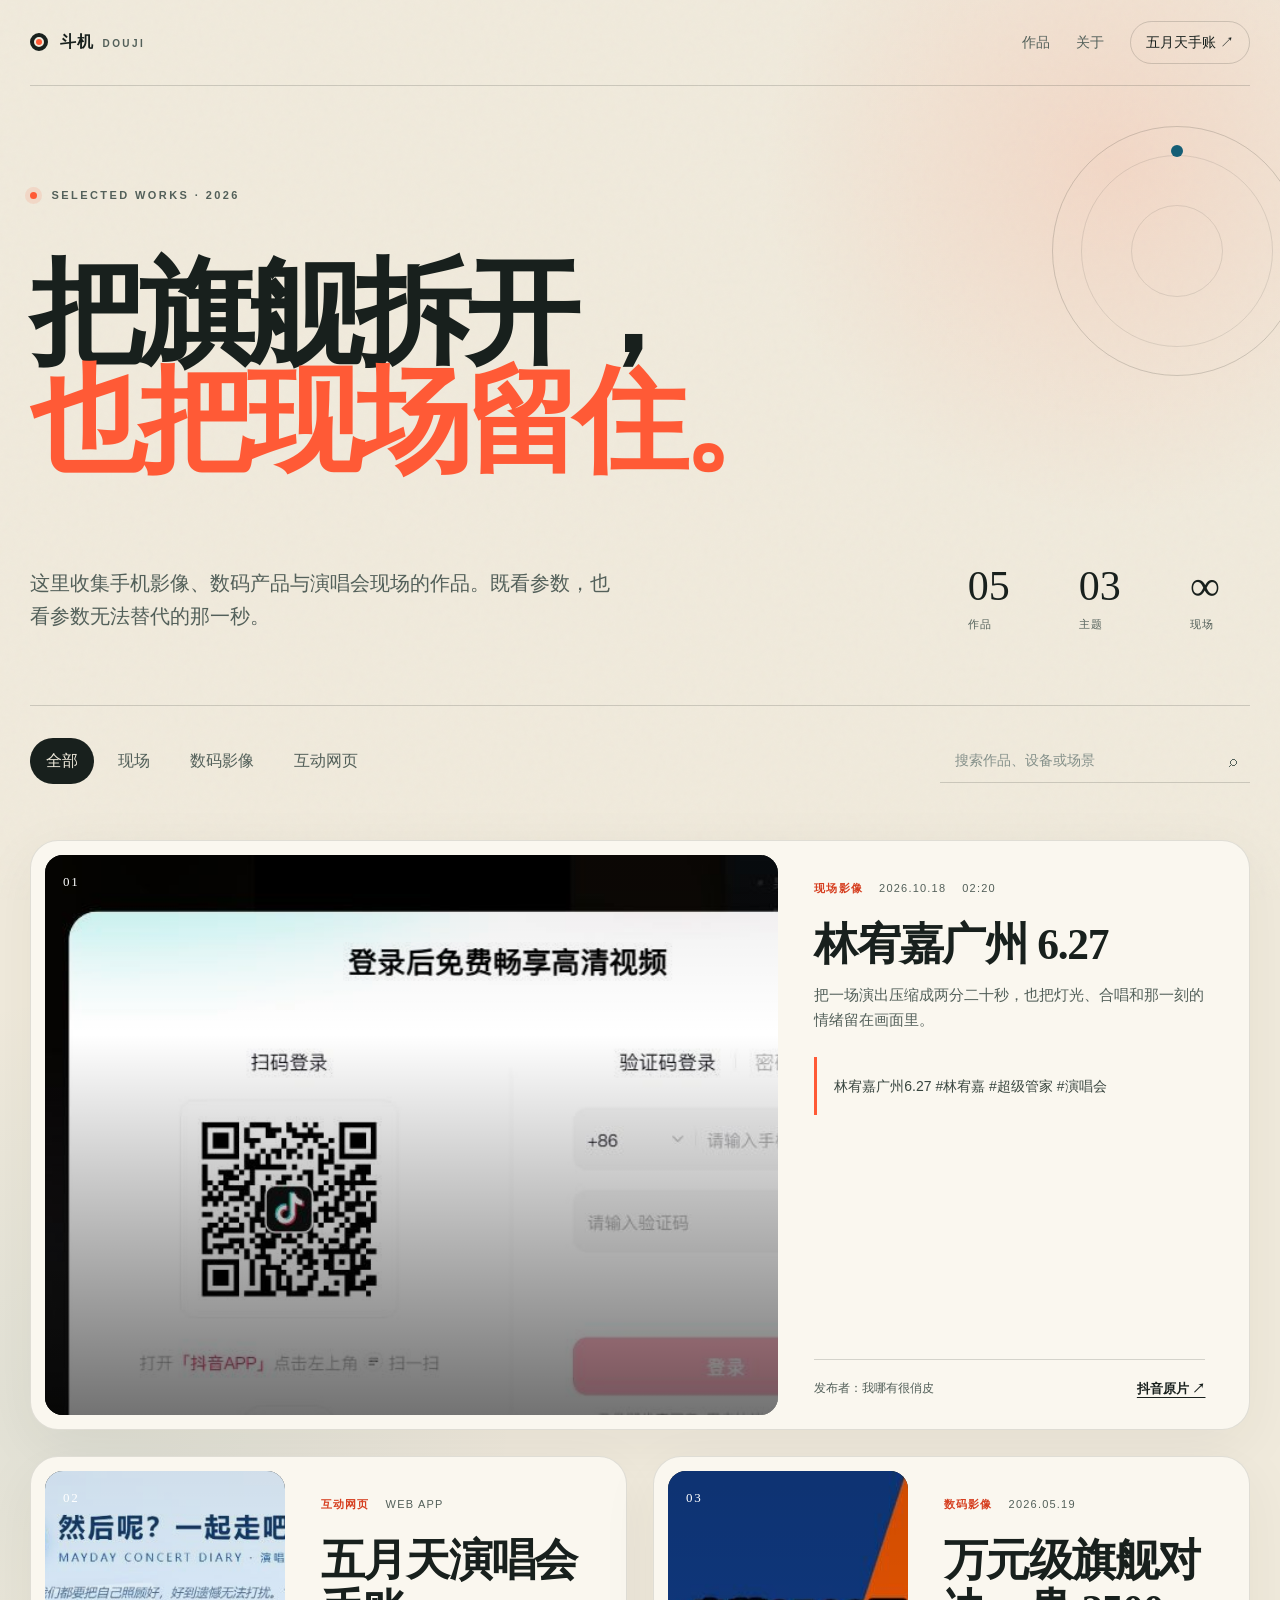
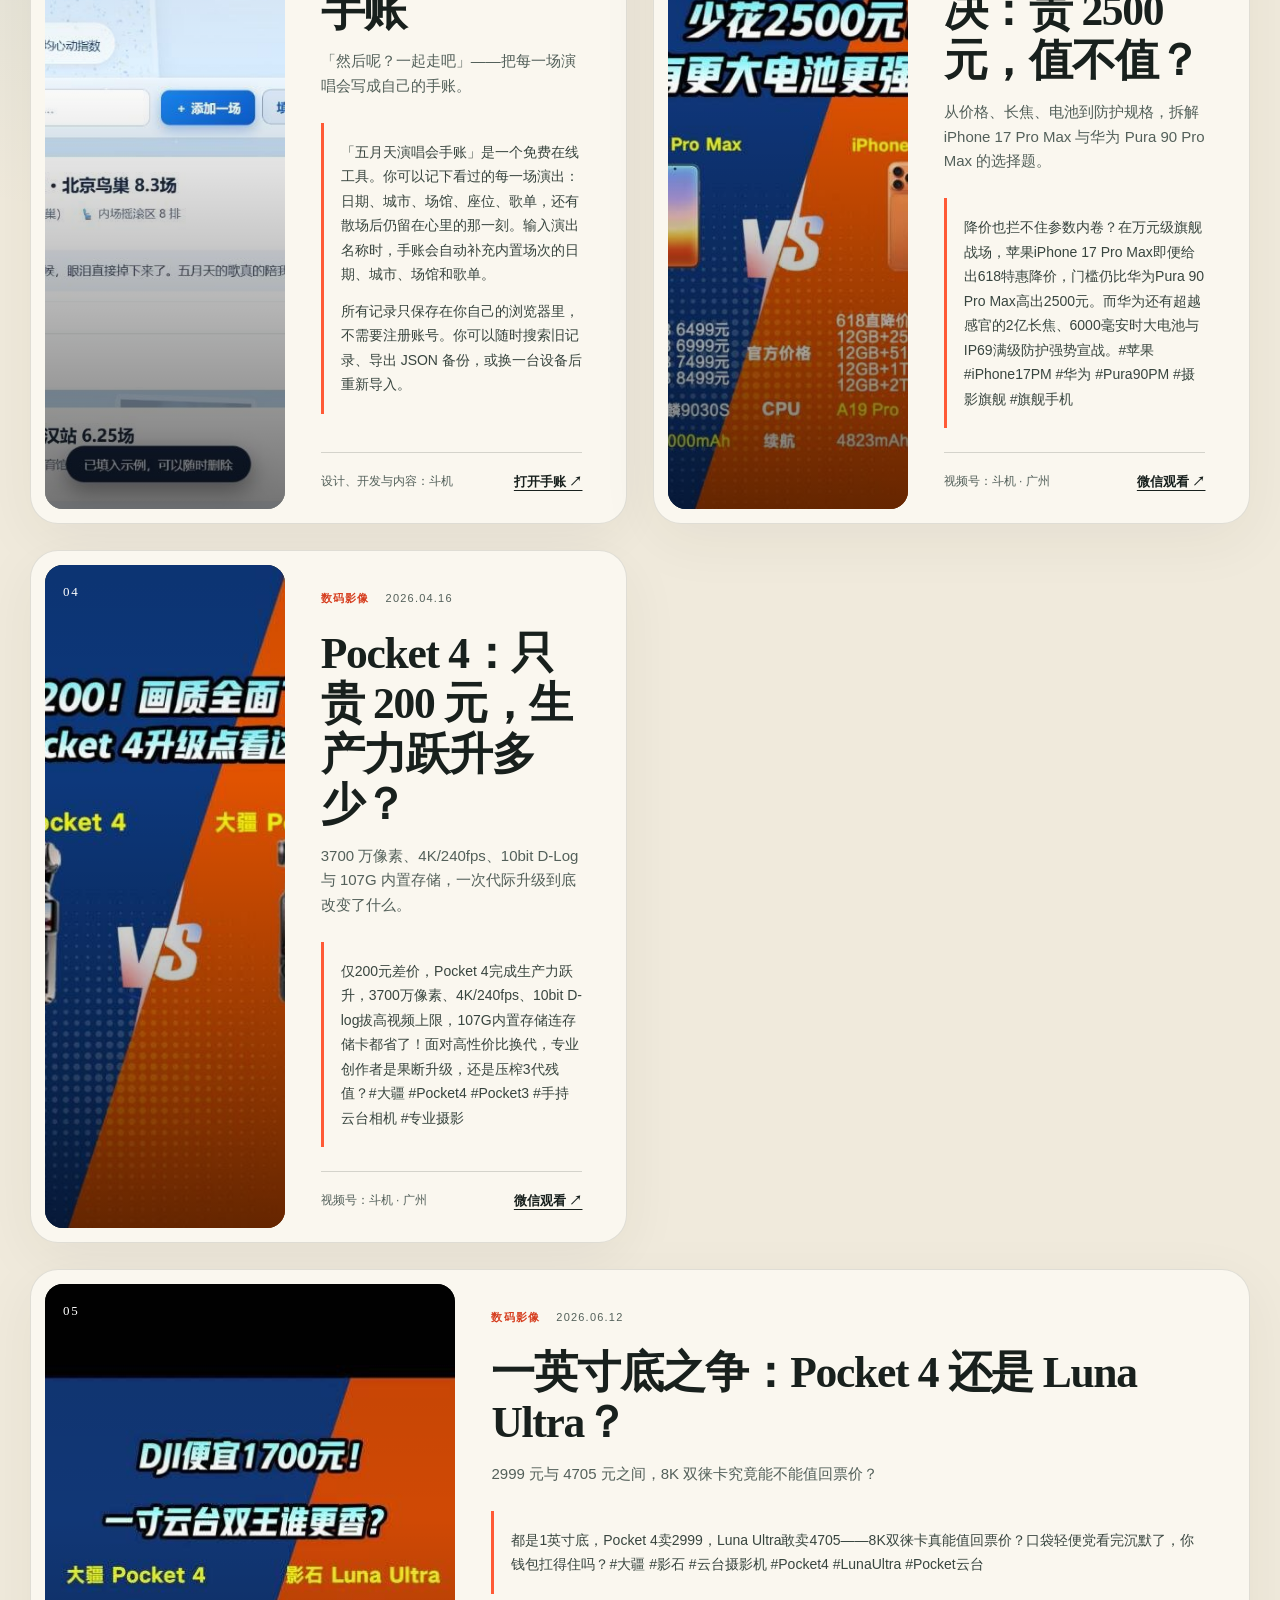
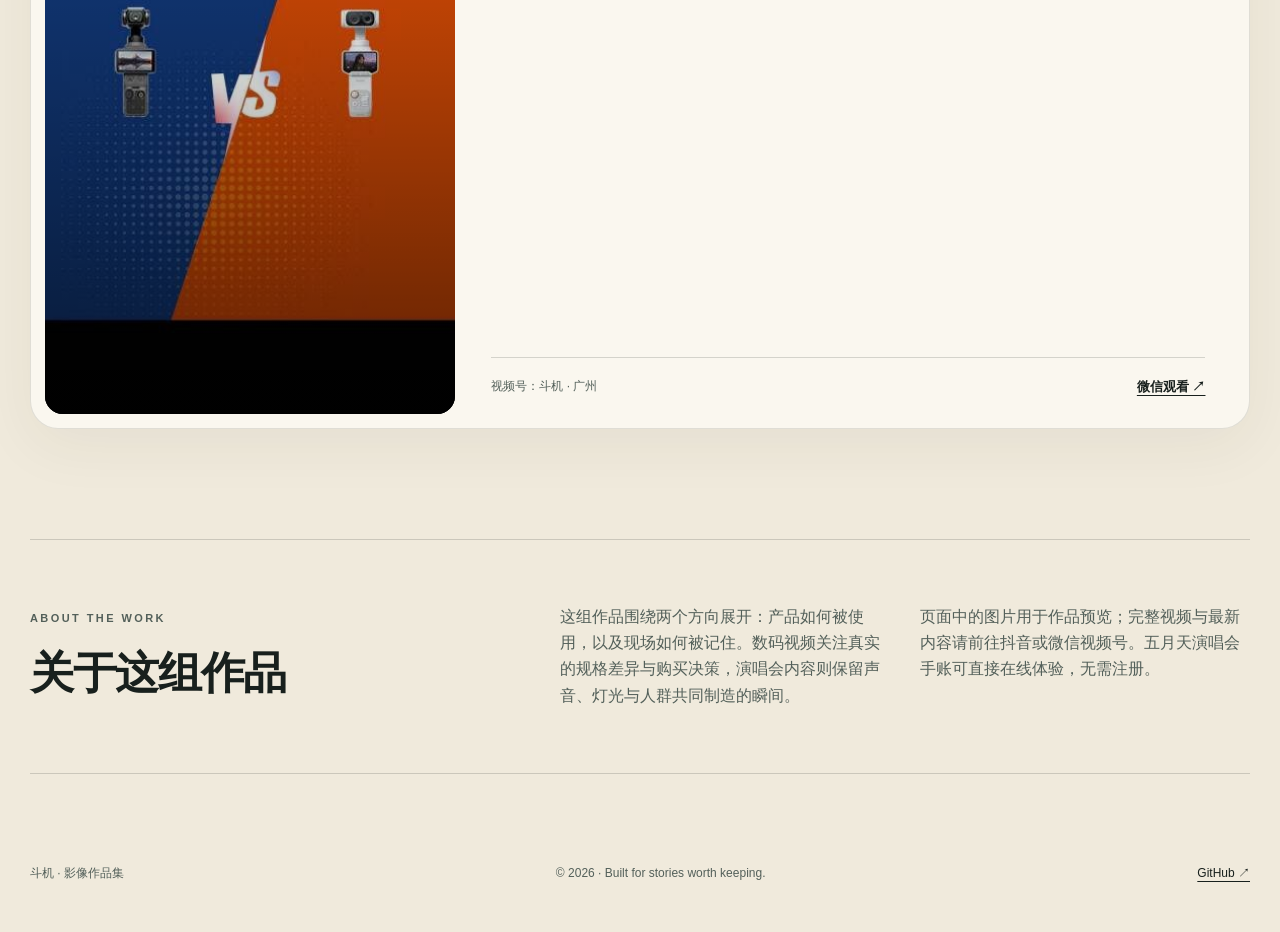
==== portfolio/index.html @ b2fabae9 "Add searchable multimedia portfolio" ====
<!doctype html>
<html lang="zh-CN">
<head>
  <meta charset="utf-8">
  <meta name="viewport" content="width=device-width, initial-scale=1">
  <title>斗机影像作品集｜手机影像、数码评测与演唱会现场</title>
  <meta name="description" content="斗机的影像作品集：林宥嘉演唱会现场、iPhone 与华为旗舰影像对比、DJI Pocket 4 上手体验、Pocket 4 与 Luna Ultra 对比，以及五月天演唱会手账网页。">
  <meta name="keywords" content="斗机,影像作品集,手机影像,数码评测,演唱会现场,林宥嘉,iPhone 17 Pro Max,华为Pura 90 Pro Max,大疆Pocket 4,DJI Pocket 4,Luna Ultra,五月天演唱会手账">
  <meta name="author" content="斗机">
  <meta name="robots" content="index, follow, max-image-preview:large, max-snippet:-1, max-video-preview:-1">
  <meta name="theme-color" content="#f0eadc">
  <link rel="canonical" href="https://m13480273756-dotcom.github.io/mayday-concert-diary/portfolio/">
  <link rel="icon" href="data:image/svg+xml,<svg xmlns='http://www.w3.org/2000/svg' viewBox='0 0 100 100'><rect width='100' height='100' rx='24' fill='%23151b19'/><circle cx='50' cy='50' r='24' fill='none' stroke='%23f0eadc' stroke-width='5'/><circle cx='50' cy='50' r='7' fill='%23ff5a36'/></svg>">
  <link rel="stylesheet" href="style.css">
  <meta property="og:type" content="website">
  <meta property="og:locale" content="zh_CN">
  <meta property="og:site_name" content="斗机影像作品集">
  <meta property="og:title" content="斗机影像作品集｜手机影像、数码评测与演唱会现场">
  <meta property="og:description" content="五件作品，连接产品体验与现场记忆。观看林宥嘉演唱会片段、旗舰影像对比、Pocket 4 上手与五月天演唱会手账。">
  <meta property="og:url" content="https://m13480273756-dotcom.github.io/mayday-concert-diary/portfolio/">
  <meta property="og:image" content="https://m13480273756-dotcom.github.io/mayday-concert-diary/assets/collage-stage.jpg">
  <meta property="og:image:alt" content="舞台灯光与演唱会氛围">
  <meta name="twitter:card" content="summary_large_image">
  <meta name="twitter:title" content="斗机影像作品集">
  <meta name="twitter:description" content="手机影像、数码评测、演唱会现场与互动网页作品。">
  <meta name="twitter:image" content="https://m13480273756-dotcom.github.io/mayday-concert-diary/assets/collage-stage.jpg">
  <script type="application/ld+json">
  {
    "@context": "https://schema.org",
    "@type": "CollectionPage",
    "name": "斗机影像作品集",
    "description": "手机影像、数码评测、演唱会现场与互动网页作品集。",
    "url": "https://m13480273756-dotcom.github.io/mayday-concert-diary/portfolio/",
    "inLanguage": "zh-CN",
    "dateModified": "2026-10-24",
    "author": {
      "@type": "Person",
      "name": "斗机",
      "url": "https://github.com/m13480273756-dotcom"
    },
    "hasPart": [
      {
        "@type": "CreativeWork",
        "name": "林宥嘉广州 6.27 演唱会现场",
        "description": "林宥嘉广州 6.27 演唱会现场片段。",
        "datePublished": "2026-10-18",
        "genre": "演唱会现场",
        "url": "https://www.douyin.com/video/7697913400990387494"
      },
      {
        "@type": "CreativeWork",
        "name": "万元级旗舰影像对比",
        "description": "iPhone 17 Pro Max 与华为 Pura 90 Pro Max 的旗舰参数与影像能力对比。",
        "datePublished": "2026-05-19",
        "url": "https://weixin.qq.com/sph/AqX2i7bVFv"
      },
      {
        "@type": "CreativeWork",
        "name": "DJI Pocket 4 生产力跃升",
        "description": "从 Pocket 3 到 Pocket 4 的影像规格、存储与生产力升级。",
        "datePublished": "2026-04-16",
        "url": "https://weixin.qq.com/sph/AA5T9LrX53"
      },
      {
        "@type": "CreativeWork",
        "name": "Pocket 4 与 Luna Ultra 一英寸底之争",
        "description": "两款一英寸云台相机的价格、画质与使用场景对比。",
        "datePublished": "2026-06-12",
        "url": "https://weixin.qq.com/sph/A2lSJa0fqz"
      },
      {
        "@type": "WebApplication",
        "name": "五月天演唱会手账",
        "description": "免费在线演唱会手账，记录日期、城市、场馆、座位、歌单和心情。",
        "applicationCategory": "LifestyleApplication",
        "operatingSystem": "Web",
        "url": "https://m13480273756-dotcom.github.io/mayday-concert-diary/"
      }
    ]
  }
  </script>
</head>
<body>
  <a class="skip-link" href="#works">跳转到作品</a>
  <div class="noise" aria-hidden="true"></div>

  <header class="site-header">
    <a class="brand" href="./" aria-label="斗机影像作品集首页">
      <span class="brand-mark" aria-hidden="true"></span>
      <span>斗机<span class="brand-en">DOUJI</span></span>
    </a>
    <nav aria-label="主导航">
      <a href="#works">作品</a>
      <a href="#about">关于</a>
      <a class="nav-project" href="../">五月天手账 ↗</a>
    </nav>
  </header>

  <main>
    <section class="hero" aria-labelledby="hero-title">
      <div class="eyebrow"><span class="status-dot"></span> SELECTED WORKS · 2026</div>
      <h1 id="hero-title">把旗舰拆开，<br><em>也把现场留住。</em></h1>
      <div class="hero-bottom">
        <p class="hero-copy">这里收集手机影像、数码产品与演唱会现场的作品。既看参数，也看参数无法替代的那一秒。</p>
        <dl class="hero-stats" aria-label="作品统计">
          <div><dt>05</dt><dd>作品</dd></div>
          <div><dt>03</dt><dd>主题</dd></div>
          <div><dt>∞</dt><dd>现场</dd></div>
        </dl>
      </div>
      <div class="orbit" aria-hidden="true"><span></span></div>
    </section>

    <section class="toolbar" aria-label="筛选作品">
      <div class="filters" role="group" aria-label="作品分类">
        <button class="filter is-active" type="button" data-filter="all" aria-pressed="true">全部</button>
        <button class="filter" type="button" data-filter="现场" aria-pressed="false">现场</button>
        <button class="filter" type="button" data-filter="数码" aria-pressed="false">数码影像</button>
        <button class="filter" type="button" data-filter="网页" aria-pressed="false">互动网页</button>
      </div>
      <label class="search">
        <span class="sr-only">搜索作品</span>
        <input id="work-search" type="search" placeholder="搜索作品、设备或场景" autocomplete="off">
        <span aria-hidden="true">⌕</span>
      </label>
    </section>

    <section id="works" class="works" aria-label="作品列表">
      <article class="work work-featured reveal" data-category="现场" data-search="林宥嘉 广州 演唱会 超级管家 抖音 live 现场 音乐">
        <a class="media portrait" href="https://www.douyin.com/video/7697913400990387494" target="_blank" rel="noopener noreferrer" aria-label="在抖音观看林宥嘉演唱会原视频">
          <img src="assets/lin-youjia-stage.svg" alt="林宥嘉广州 6.27 演唱会现场视频画面" loading="eager" width="802" height="463">
          <span class="media-index">01</span>
          <span class="media-action">去抖音观看 <b>↗</b></span>
        </a>
        <div class="content">
          <div class="meta"><span>现场影像</span><time datetime="2026-10-18">2026.10.18</time><span>02:20</span></div>
          <h2>林宥嘉广州 6.27</h2>
          <p class="lead">把一场演出压缩成两分二十秒，也把灯光、合唱和那一刻的情绪留在画面里。</p>
          <blockquote class="caption">林宥嘉广州6.27 #林宥嘉 #超级管家 #演唱会</blockquote>
          <div class="footer-row">
            <span class="credit">发布者：我哪有很俏皮</span>
            <a class="text-link" href="https://www.douyin.com/video/7697913400990387494" target="_blank" rel="noopener noreferrer">抖音原片 ↗</a>
          </div>
        </div>
      </article>

      <article class="work reveal" data-category="网页" data-search="五月天 演唱会 手账 网页 工具 歌单 互动">
        <a class="media landscape" href="../" aria-label="打开五月天演唱会手账">
          <img src="assets/mayday-diary.svg" alt="五月天演唱会手账网页，展示两场演唱会记录与统计" loading="lazy" width="1265" height="712">
          <span class="media-index">02</span>
          <span class="media-action">在线体验 <b>↗</b></span>
        </a>
        <div class="content">
          <div class="meta"><span>互动网页</span><span>Web App</span></div>
          <h2>五月天演唱会手账</h2>
          <p class="lead">「然后呢？一起走吧」——把每一场演唱会写成自己的手账。</p>
          <div class="caption long-copy">
            <p>「五月天演唱会手账」是一个免费在线工具。你可以记下看过的每一场演出：日期、城市、场馆、座位、歌单，还有散场后仍留在心里的那一刻。输入演出名称时，手账会自动补充内置场次的日期、城市、场馆和歌单。</p>
            <p>所有记录只保存在你自己的浏览器里，不需要注册账号。你可以随时搜索旧记录、导出 JSON 备份，或换一台设备后重新导入。</p>
          </div>
          <div class="footer-row">
            <span class="credit">设计、开发与内容：斗机</span>
            <a class="text-link" href="../">打开手账 ↗</a>
          </div>
        </div>
      </article>

      <article class="work reveal" data-category="数码" data-search="iPhone 17 Pro Max 华为 Pura 90 Pro Max 旗舰 手机 影像 长焦 电池">
        <a class="media portrait" href="https://weixin.qq.com/sph/AqX2i7bVFv" target="_blank" rel="noopener noreferrer" aria-label="在微信视频号观看万元级旗舰影像对比">
          <img src="assets/flagship-showdown.svg" alt="万元级旗舰影像对比微信视频号封面" loading="lazy" width="540" height="720">
          <span class="media-index">03</span>
          <span class="media-action">去视频号观看 <b>↗</b></span>
        </a>
        <div class="content">
          <div class="meta"><span>数码影像</span><time datetime="2026-05-19">2026.05.19</time></div>
          <h2>万元级旗舰对决：贵 2500 元，值不值？</h2>
          <p class="lead">从价格、长焦、电池到防护规格，拆解 iPhone 17 Pro Max 与华为 Pura 90 Pro Max 的选择题。</p>
          <blockquote class="caption">降价也拦不住参数内卷？在万元级旗舰战场，苹果iPhone 17 Pro Max即便给出618特惠降价，门槛仍比华为Pura 90 Pro Max高出2500元。而华为还有超越感官的2亿长焦、6000毫安时大电池与IP69满级防护强势宣战。#苹果 #iPhone17PM #华为 #Pura90PM #摄影旗舰 #旗舰手机</blockquote>
          <div class="footer-row">
            <span class="credit">视频号：斗机 · 广州</span>
            <a class="text-link" href="https://weixin.qq.com/sph/AqX2i7bVFv" target="_blank" rel="noopener noreferrer">微信观看 ↗</a>
          </div>
        </div>
      </article>

      <article class="work reveal" data-category="数码" data-search="大疆 DJI Pocket 4 Pocket 3 生产力 4K 240fps D-log 云台 相机">
        <a class="media portrait" href="https://weixin.qq.com/sph/AA5T9LrX53" target="_blank" rel="noopener noreferrer" aria-label="在微信视频号观看 Pocket 4 上手体验">
          <img src="assets/pocket4-upgrade.svg" alt="DJI Pocket 4 生产力升级微信视频号封面" loading="lazy" width="540" height="720">
          <span class="media-index">04</span>
          <span class="media-action">去视频号观看 <b>↗</b></span>
        </a>
        <div class="content">
          <div class="meta"><span>数码影像</span><time datetime="2026-04-16">2026.04.16</time></div>
          <h2>Pocket 4：只贵 200 元，生产力跃升多少？</h2>
          <p class="lead">3700 万像素、4K/240fps、10bit D-Log 与 107G 内置存储，一次代际升级到底改变了什么。</p>
          <blockquote class="caption">仅200元差价，Pocket 4完成生产力跃升，3700万像素、4K/240fps、10bit D-log拔高视频上限，107G内置存储连存储卡都省了！面对高性价比换代，专业创作者是果断升级，还是压榨3代残值？#大疆 #Pocket4 #Pocket3 #手持云台相机 #专业摄影</blockquote>
          <div class="footer-row">
            <span class="credit">视频号：斗机 · 广州</span>
            <a class="text-link" href="https://weixin.qq.com/sph/AA5T9LrX53" target="_blank" rel="noopener noreferrer">微信观看 ↗</a>
          </div>
        </div>
      </article>

      <article class="work work-wide reveal" data-category="数码" data-search="Pocket 4 影石 Luna Ultra 一英寸 8K 徕卡 云台 相机 对比">
        <a class="media portrait" href="https://weixin.qq.com/sph/A2lSJa0fqz" target="_blank" rel="noopener noreferrer" aria-label="在微信视频号观看 Pocket 4 与 Luna Ultra 对比">
          <img src="assets/one-inch-battle.svg" alt="Pocket 4 与 Luna Ultra 一英寸底对比微信视频号封面" loading="lazy" width="405" height="720">
          <span class="media-index">05</span>
          <span class="media-action">去视频号观看 <b>↗</b></span>
        </a>
        <div class="content">
          <div class="meta"><span>数码影像</span><time datetime="2026-06-12">2026.06.12</time></div>
          <h2>一英寸底之争：Pocket 4 还是 Luna Ultra？</h2>
          <p class="lead">2999 元与 4705 元之间，8K 双徕卡究竟能不能值回票价？</p>
          <blockquote class="caption">都是1英寸底，Pocket 4卖2999，Luna Ultra敢卖4705——8K双徕卡真能值回票价？口袋轻便党看完沉默了，你钱包扛得住吗？#大疆 #影石 #云台摄影机 #Pocket4 #LunaUltra #Pocket云台</blockquote>
          <div class="footer-row">
            <span class="credit">视频号：斗机 · 广州</span>
            <a class="text-link" href="https://weixin.qq.com/sph/A2lSJa0fqz" target="_blank" rel="noopener noreferrer">微信观看 ↗</a>
          </div>
        </div>
      </article>
    </section>

    <p id="empty-results" class="empty-results" hidden>没有匹配的作品，换个关键词试试。</p>

    <section id="about" class="about reveal" aria-labelledby="about-title">
      <div>
        <span class="section-label">ABOUT THE WORK</span>
        <h2 id="about-title">关于这组作品</h2>
      </div>
      <div class="about-copy">
        <p>这组作品围绕两个方向展开：产品如何被使用，以及现场如何被记住。数码视频关注真实的规格差异与购买决策，演唱会内容则保留声音、灯光与人群共同制造的瞬间。</p>
        <p>页面中的图片用于作品预览；完整视频与最新内容请前往抖音或微信视频号。五月天演唱会手账可直接在线体验，无需注册。</p>
      </div>
    </section>
  </main>

  <footer class="site-footer">
    <p>斗机 · 影像作品集</p>
    <p>© <span id="year">2026</span> · Built for stories worth keeping.</p>
    <a href="https://github.com/m13480273756-dotcom" target="_blank" rel="noopener noreferrer">GitHub ↗</a>
  </footer>

  <script src="app.js"></script>
</body>
</html>
---- portfolio/style.css ----
:root {
  --ink: #18201d;
  --ink-soft: #53605a;
  --paper: #f0eadc;
  --paper-deep: #e4dccb;
  --card: #faf7ef;
  --line: rgba(24, 32, 29, .17);
  --accent: #ff5a36;
  --accent-dark: #d63f20;
  --blue: #155e75;
  --serif: "Songti SC", "STSong", "Noto Serif CJK SC", Georgia, serif;
  --sans: "PingFang SC", "Microsoft YaHei", "Noto Sans CJK SC", sans-serif;
  --radius: 28px;
  --max: 1220px;
}

* { box-sizing: border-box; }
html { scroll-behavior: smooth; }
body {
  margin: 0;
  color: var(--ink);
  background:
    radial-gradient(circle at 87% 4%, rgba(255, 90, 54, .13), transparent 22rem),
    radial-gradient(circle at 8% 34%, rgba(21, 94, 117, .08), transparent 26rem),
    var(--paper);
  font-family: var(--sans);
  line-height: 1.65;
  -webkit-font-smoothing: antialiased;
}

a { color: inherit; }
img { display: block; max-width: 100%; }
button, input { font: inherit; }
button, a { -webkit-tap-highlight-color: transparent; }
.sr-only {
  position: absolute;
  width: 1px;
  height: 1px;
  padding: 0;
  margin: -1px;
  overflow: hidden;
  clip: rect(0, 0, 0, 0);
  white-space: nowrap;
  border: 0;
}
.skip-link {
  position: fixed;
  top: 12px;
  left: 12px;
  z-index: 100;
  padding: 10px 16px;
  color: #fff;
  background: var(--ink);
  border-radius: 999px;
  transform: translateY(-150%);
}
.skip-link:focus { transform: none; }
.noise {
  position: fixed;
  inset: 0;
  z-index: -1;
  pointer-events: none;
  opacity: .18;
  background-image: url("data:image/svg+xml,%3Csvg viewBox='0 0 180 180' xmlns='http://www.w3.org/2000/svg'%3E%3Cfilter id='n'%3E%3CfeTurbulence type='fractalNoise' baseFrequency='.8' numOctaves='2' stitchTiles='stitch'/%3E%3C/filter%3E%3Crect width='100%25' height='100%25' filter='url(%23n)' opacity='.14'/%3E%3C/svg%3E");
}

.site-header {
  width: min(calc(100% - 48px), var(--max));
  margin: 0 auto;
  min-height: 86px;
  display: flex;
  align-items: center;
  justify-content: space-between;
  gap: 24px;
  border-bottom: 1px solid var(--line);
}
.brand {
  display: inline-flex;
  align-items: center;
  gap: 12px;
  color: var(--ink);
  font-weight: 700;
  letter-spacing: .08em;
  text-decoration: none;
}
.brand-mark {
  width: 18px;
  height: 18px;
  border: 4px solid var(--ink);
  border-radius: 50%;
  position: relative;
}
.brand-mark::after {
  content: "";
  position: absolute;
  width: 6px;
  height: 6px;
  border-radius: 50%;
  background: var(--accent);
  inset: 50% auto auto 50%;
  transform: translate(-50%, -50%);
}
.brand-en {
  margin-left: 8px;
  color: var(--ink-soft);
  font-size: 10px;
  font-weight: 600;
  letter-spacing: .24em;
}
nav { display: flex; align-items: center; gap: 26px; font-size: 14px; }
nav a {
  text-decoration: none;
  color: var(--ink-soft);
  transition: color .2s ease;
}
nav a:hover, nav a:focus-visible { color: var(--ink); }
.nav-project {
  padding: 9px 15px;
  border: 1px solid var(--line);
  border-radius: 999px;
  color: var(--ink);
}

main { overflow: clip; }
.hero {
  width: min(calc(100% - 48px), var(--max));
  min-height: 620px;
  margin: 0 auto;
  padding: 100px 0 72px;
  position: relative;
  display: flex;
  flex-direction: column;
  justify-content: space-between;
  border-bottom: 1px solid var(--line);
}
.eyebrow, .section-label {
  font-size: 11px;
  font-weight: 700;
  letter-spacing: .22em;
  text-transform: uppercase;
  color: var(--ink-soft);
}
.status-dot {
  display: inline-block;
  width: 7px;
  height: 7px;
  margin-right: 9px;
  border-radius: 50%;
  background: var(--accent);
  box-shadow: 0 0 0 5px rgba(255, 90, 54, .12);
}
h1 {
  max-width: 920px;
  margin: 38px 0 72px;
  font-family: var(--serif);
  font-size: clamp(56px, 9vw, 126px);
  line-height: .93;
  font-weight: 700;
  letter-spacing: -.055em;
}
h1 em {
  color: var(--accent);
  font-style: normal;
}
.hero-bottom {
  display: grid;
  grid-template-columns: minmax(0, 1fr) auto;
  align-items: end;
  gap: 48px;
}
.hero-copy {
  max-width: 590px;
  margin: 0;
  color: var(--ink-soft);
  font-size: clamp(16px, 2vw, 20px);
}
.hero-stats {
  display: flex;
  gap: clamp(22px, 4vw, 54px);
  margin: 0;
}
.hero-stats div {
  display: grid;
  gap: 0;
  min-width: 60px;
}
.hero-stats dt {
  font-family: var(--serif);
  font-size: 42px;
  line-height: 1;
}
.hero-stats dd {
  margin: 8px 0 0;
  color: var(--ink-soft);
  font-size: 11px;
  letter-spacing: .12em;
}
.orbit {
  position: absolute;
  width: 250px;
  height: 250px;
  top: 40px;
  right: -52px;
  border: 1px solid rgba(24, 32, 29, .17);
  border-radius: 50%;
  pointer-events: none;
}
.orbit::before, .orbit::after {
  content: "";
  position: absolute;
  border: 1px solid rgba(24, 32, 29, .10);
  border-radius: 50%;
}
.orbit::before { inset: 28px; }
.orbit::after { inset: 78px; }
.orbit span {
  position: absolute;
  top: 18px;
  left: 50%;
  width: 12px;
  height: 12px;
  border-radius: 50%;
  background: var(--blue);
  transform: translateX(-50%);
}

.toolbar {
  width: min(calc(100% - 48px), var(--max));
  margin: 32px auto 0;
  display: flex;
  justify-content: space-between;
  gap: 24px;
  align-items: center;
}
.filters { display: flex; flex-wrap: wrap; gap: 8px; }
.filter {
  padding: 9px 15px;
  border: 1px solid transparent;
  border-radius: 999px;
  color: var(--ink-soft);
  background: transparent;
  cursor: pointer;
  transition: background .2s, color .2s, border-color .2s;
}
.filter:hover, .filter:focus-visible { border-color: var(--line); color: var(--ink); }
.filter.is-active { color: var(--paper); background: var(--ink); }
.search {
  width: min(310px, 100%);
  display: flex;
  align-items: center;
  gap: 10px;
  padding: 8px 13px;
  border-bottom: 1px solid var(--line);
  color: var(--ink-soft);
}
.search input {
  width: 100%;
  border: 0;
  outline: 0;
  color: var(--ink);
  background: transparent;
  font-size: 14px;
}
.search input::placeholder { color: #84908a; }

.works {
  width: min(calc(100% - 48px), var(--max));
  margin: 56px auto 110px;
  display: grid;
  grid-template-columns: repeat(2, minmax(0, 1fr));
  gap: 26px;
}
.work {
  min-width: 0;
  overflow: hidden;
  display: grid;
  grid-template-columns: minmax(0, .9fr) minmax(0, 1.1fr);
  min-height: 510px;
  background: var(--card);
  border: 1px solid rgba(24, 32, 29, .12);
  border-radius: var(--radius);
  box-shadow: 0 16px 60px rgba(56, 48, 36, .06);
}
.work-featured, .work-wide { grid-column: 1 / -1; }
.work-featured { grid-template-columns: minmax(0, 1.25fr) minmax(350px, .75fr); min-height: 590px; }
.work-wide { grid-template-columns: minmax(300px, .72fr) minmax(0, 1.28fr); }
.media {
  position: relative;
  overflow: hidden;
  display: block;
  margin: 14px;
  border-radius: calc(var(--radius) - 10px);
  background: #171d1a;
}
.landscape { min-height: 380px; }
.media img {
  width: 100%;
  height: 100%;
  object-fit: cover;
  transition: transform .7s cubic-bezier(.2,.75,.2,1), filter .4s ease;
}
.work:hover .media img { transform: scale(1.025); filter: saturate(1.06); }
.media::after {
  content: "";
  position: absolute;
  inset: 0;
  background: linear-gradient(180deg, rgba(0,0,0,.08), transparent 32%, rgba(0,0,0,.55));
  pointer-events: none;
}
.media-index {
  position: absolute;
  z-index: 1;
  top: 16px;
  left: 18px;
  color: #fff;
  font-family: var(--serif);
  font-size: 13px;
  letter-spacing: .14em;
}
.media-action {
  position: absolute;
  z-index: 1;
  left: 18px;
  bottom: 16px;
  padding: 8px 12px;
  color: #fff;
  background: rgba(15, 19, 17, .68);
  border: 1px solid rgba(255,255,255,.24);
  border-radius: 999px;
  backdrop-filter: blur(10px);
  font-size: 12px;
  opacity: 0;
  transform: translateY(6px);
  transition: opacity .2s, transform .2s;
}
.media-action b { color: #ff8d73; font-size: 15px; }
.media:hover .media-action, .media:focus-visible .media-action { opacity: 1; transform: none; }
.content {
  min-width: 0;
  padding: 38px clamp(24px, 3.4vw, 48px) 30px 22px;
  display: flex;
  flex-direction: column;
}
.meta {
  display: flex;
  flex-wrap: wrap;
  gap: 10px 16px;
  color: var(--ink-soft);
  font-size: 11px;
  letter-spacing: .11em;
  text-transform: uppercase;
}
.meta span:first-child { color: var(--accent-dark); font-weight: 700; }
h2 {
  margin: 21px 0 14px;
  font-family: var(--serif);
  font-size: clamp(29px, 3.4vw, 48px);
  line-height: 1.16;
  letter-spacing: -.03em;
}
.lead {
  margin: 0;
  color: var(--ink-soft);
  font-size: 15px;
}
.caption {
  margin: 24px 0;
  padding: 17px 0 17px 17px;
  border-left: 3px solid var(--accent);
  color: #38453f;
  font-size: 14px;
  line-height: 1.75;
}
.caption p { margin: 0 0 12px; }
.caption p:last-child { margin-bottom: 0; }
.footer-row {
  margin-top: auto;
  padding-top: 18px;
  border-top: 1px solid var(--line);
  display: flex;
  align-items: center;
  justify-content: space-between;
  gap: 14px;
}
.credit { color: var(--ink-soft); font-size: 12px; }
.text-link {
  flex: none;
  color: var(--ink);
  text-decoration-thickness: 1px;
  text-underline-offset: 4px;
  font-size: 13px;
  font-weight: 700;
}
.work[hidden] { display: none; }
.empty-results {
  width: min(calc(100% - 48px), var(--max));
  margin: -60px auto 110px;
  padding: 48px;
  text-align: center;
  color: var(--ink-soft);
  border: 1px dashed var(--line);
  border-radius: var(--radius);
}

.about {
  width: min(calc(100% - 48px), var(--max));
  margin: 0 auto 90px;
  padding: 64px 0;
  display: grid;
  grid-template-columns: .8fr 1.2fr;
  gap: 70px;
  border-top: 1px solid var(--line);
  border-bottom: 1px solid var(--line);
}
.about h2 { margin: 18px 0 0; }
.about-copy {
  display: grid;
  grid-template-columns: 1fr 1fr;
  gap: 30px;
  color: var(--ink-soft);
}
.about-copy p { margin: 0; }
.site-footer {
  width: min(calc(100% - 48px), var(--max));
  margin: 0 auto;
  padding: 0 0 48px;
  display: flex;
  flex-wrap: wrap;
  justify-content: space-between;
  gap: 12px 28px;
  color: var(--ink-soft);
  font-size: 12px;
}
.site-footer p { margin: 0; }
.site-footer a { color: var(--ink); text-underline-offset: 4px; }

.reveal {
  opacity: 0;
  transform: translateY(24px);
  transition: opacity .7s ease, transform .7s ease;
}
.reveal.is-visible { opacity: 1; transform: none; }

@media (max-width: 980px) {
  .hero { min-height: 560px; padding-top: 76px; }
  .work, .work-featured, .work-wide {
    grid-column: auto;
    grid-template-columns: 1fr;
  }
  .work-featured { grid-column: 1 / -1; grid-template-columns: 1fr .9fr; }
  .work { min-height: 0; }
  .media { min-height: 420px; }
  .work-featured .media { min-height: 540px; }
  .work-wide { grid-column: 1 / -1; grid-template-columns: .8fr 1.2fr; }
  .content { padding: 32px; }
}

@media (max-width: 760px) {
  .site-header { min-height: 72px; }
  nav a:not(.nav-project) { display: none; }
  .nav-project { font-size: 12px; padding: 7px 11px; }
  .hero {
    min-height: 600px;
    padding: 70px 0 52px;
  }
  h1 { margin: 28px 0 52px; }
  .hero-bottom { grid-template-columns: 1fr; align-items: start; }
  .hero-stats { gap: 34px; }
  .hero-stats dt { font-size: 34px; }
  .orbit { width: 170px; height: 170px; right: -80px; top: 36px; }
  .toolbar { align-items: stretch; flex-direction: column; }
  .search { width: 100%; }
  .works { grid-template-columns: 1fr; gap: 20px; margin-top: 40px; }
  .work, .work-featured, .work-wide {
    grid-column: auto;
    grid-template-columns: 1fr;
  }
  .media, .work-featured .media { min-height: 0; aspect-ratio: 4 / 5; margin: 10px; }
  .landscape { aspect-ratio: 16 / 10; }
  .media-action { opacity: 1; transform: none; }
  .content { padding: 28px 22px 24px; }
  h2 { font-size: 34px; }
  .about { grid-template-columns: 1fr; gap: 28px; padding: 48px 0; }
  .about-copy { grid-template-columns: 1fr; }
}

@media (max-width: 420px) {
  .site-header, .hero, .toolbar, .works, .about, .site-footer, .empty-results {
    width: min(calc(100% - 28px), var(--max));
  }
  .hero { min-height: 540px; }
  h1 { font-size: 49px; }
  .brand-en { display: none; }
  .hero-stats { justify-content: space-between; gap: 12px; }
  .filter { padding: 8px 12px; font-size: 13px; }
  .footer-row { align-items: flex-start; flex-direction: column; }
}

@media (prefers-reduced-motion: reduce) {
  html { scroll-behavior: auto; }
  *, *::before, *::after {
    animation-duration: .001ms !important;
    transition-duration: .001ms !important;
  }
  .reveal { opacity: 1; transform: none; }
}
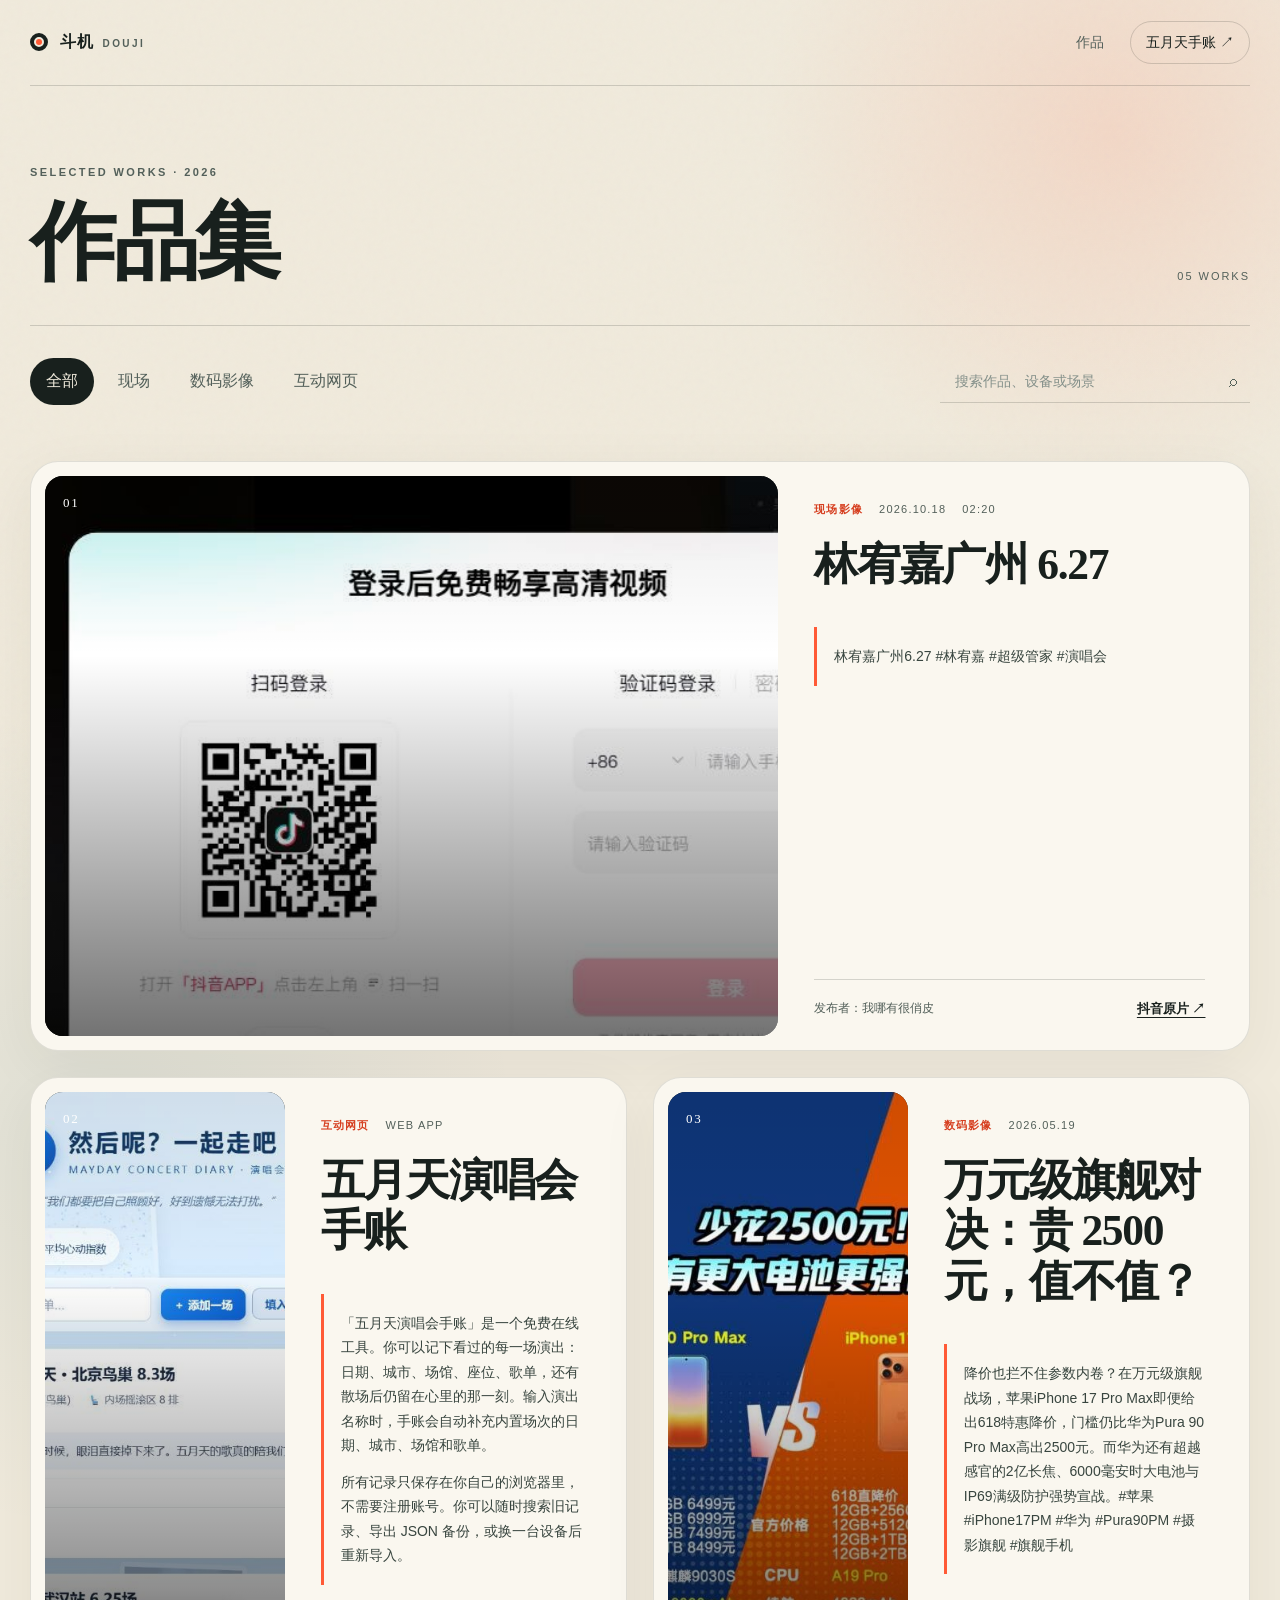
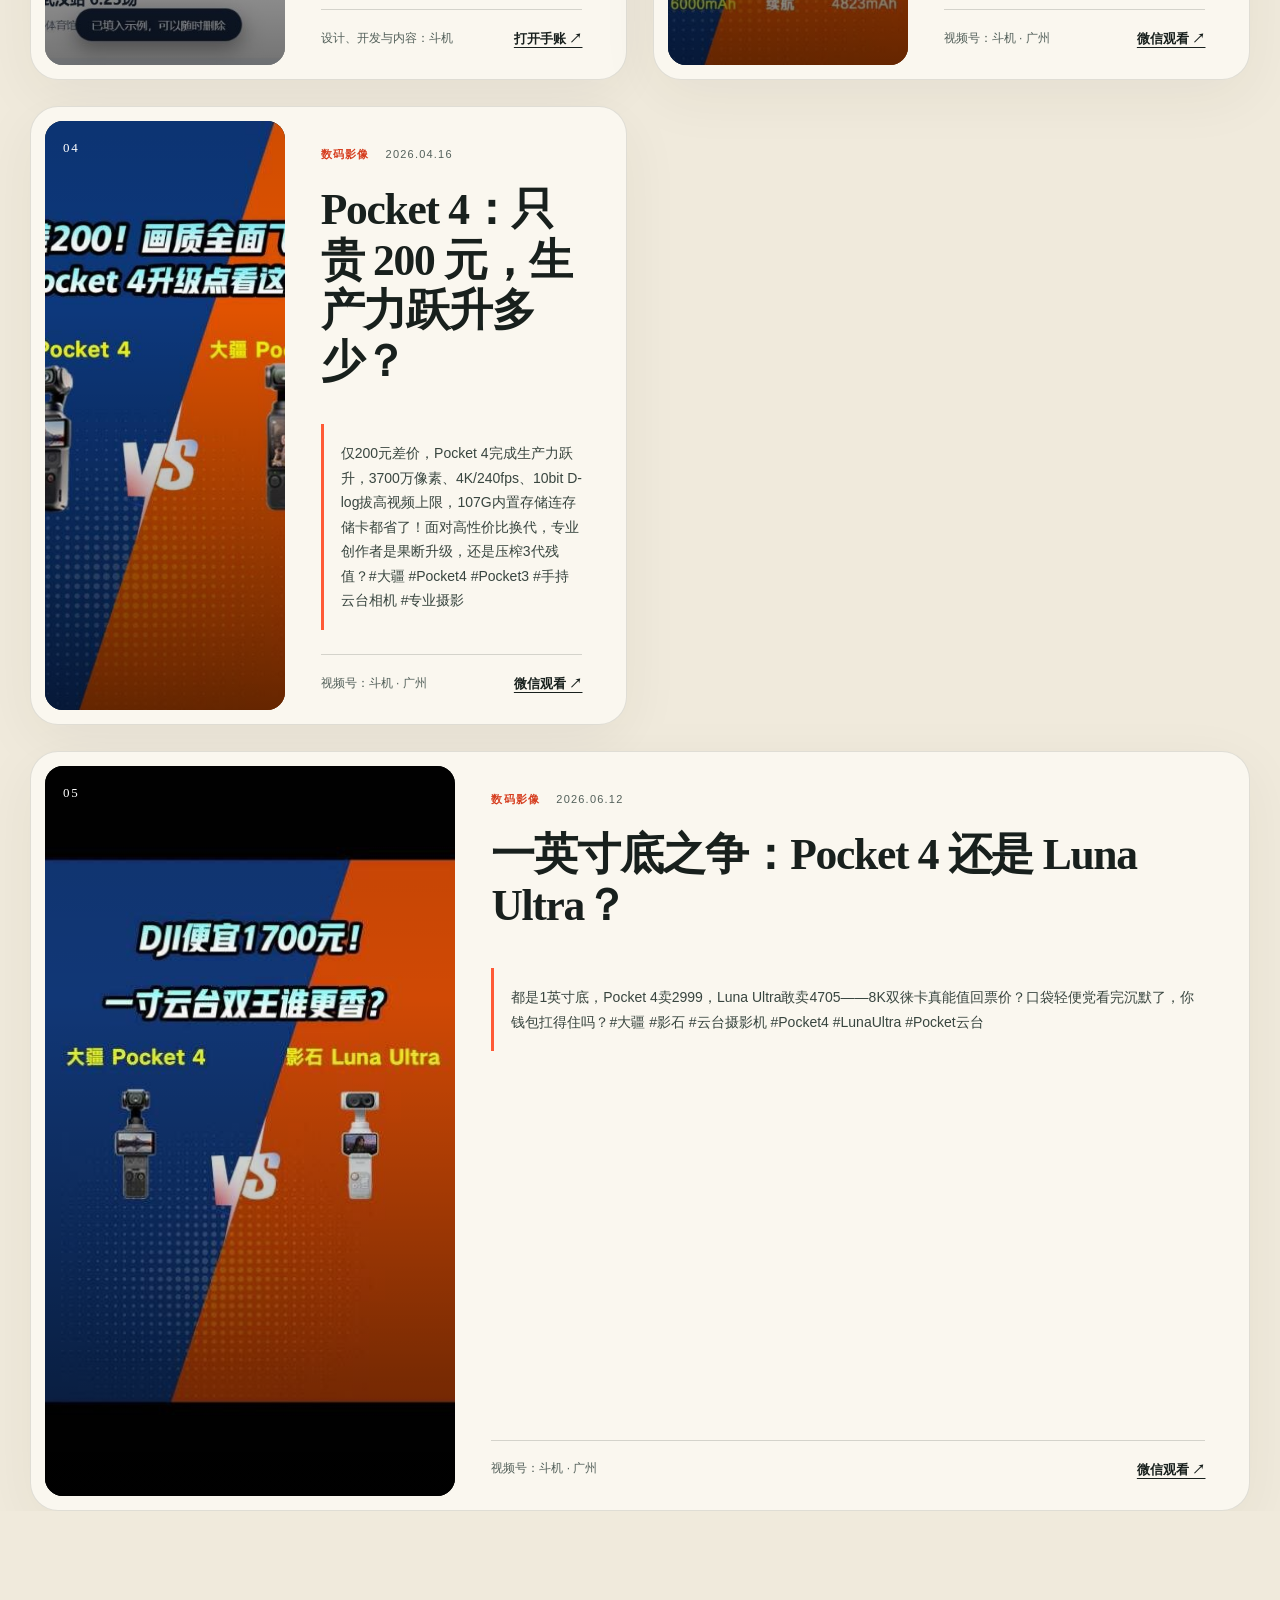
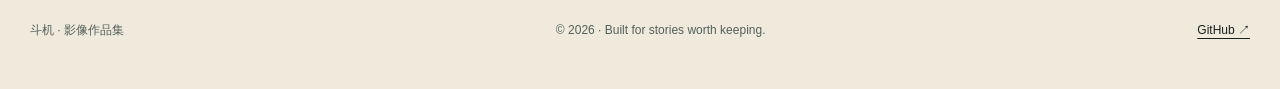
==== commit 272d1b0f: "Simplify portfolio presentation" ====
--- a/portfolio/index.html
+++ b/portfolio/index.html
@@ -91,25 +91,18 @@
     </a>
     <nav aria-label="主导航">
       <a href="#works">作品</a>
-      <a href="#about">关于</a>
       <a class="nav-project" href="../">五月天手账 ↗</a>
     </nav>
   </header>
 
   <main>
-    <section class="hero" aria-labelledby="hero-title">
-      <div class="eyebrow"><span class="status-dot"></span> SELECTED WORKS · 2026</div>
-      <h1 id="hero-title">把旗舰拆开，<br><em>也把现场留住。</em></h1>
-      <div class="hero-bottom">
-        <p class="hero-copy">这里收集手机影像、数码产品与演唱会现场的作品。既看参数，也看参数无法替代的那一秒。</p>
-        <dl class="hero-stats" aria-label="作品统计">
-          <div><dt>05</dt><dd>作品</dd></div>
-          <div><dt>03</dt><dd>主题</dd></div>
-          <div><dt>∞</dt><dd>现场</dd></div>
-        </dl>
+    <div class="collection-head">
+      <div>
+        <span class="eyebrow">SELECTED WORKS · 2026</span>
+        <h1>作品集</h1>
       </div>
-      <div class="orbit" aria-hidden="true"><span></span></div>
-    </section>
+      <span class="work-count">05 WORKS</span>
+    </div>
 
     <section class="toolbar" aria-label="筛选作品">
       <div class="filters" role="group" aria-label="作品分类">
@@ -135,7 +128,6 @@
         <div class="content">
           <div class="meta"><span>现场影像</span><time datetime="2026-10-18">2026.10.18</time><span>02:20</span></div>
           <h2>林宥嘉广州 6.27</h2>
-          <p class="lead">把一场演出压缩成两分二十秒，也把灯光、合唱和那一刻的情绪留在画面里。</p>
           <blockquote class="caption">林宥嘉广州6.27 #林宥嘉 #超级管家 #演唱会</blockquote>
           <div class="footer-row">
             <span class="credit">发布者：我哪有很俏皮</span>
@@ -153,7 +145,6 @@
         <div class="content">
           <div class="meta"><span>互动网页</span><span>Web App</span></div>
           <h2>五月天演唱会手账</h2>
-          <p class="lead">「然后呢？一起走吧」——把每一场演唱会写成自己的手账。</p>
           <div class="caption long-copy">
             <p>「五月天演唱会手账」是一个免费在线工具。你可以记下看过的每一场演出：日期、城市、场馆、座位、歌单，还有散场后仍留在心里的那一刻。输入演出名称时，手账会自动补充内置场次的日期、城市、场馆和歌单。</p>
             <p>所有记录只保存在你自己的浏览器里，不需要注册账号。你可以随时搜索旧记录、导出 JSON 备份，或换一台设备后重新导入。</p>
@@ -174,7 +165,6 @@
         <div class="content">
           <div class="meta"><span>数码影像</span><time datetime="2026-05-19">2026.05.19</time></div>
           <h2>万元级旗舰对决：贵 2500 元，值不值？</h2>
-          <p class="lead">从价格、长焦、电池到防护规格，拆解 iPhone 17 Pro Max 与华为 Pura 90 Pro Max 的选择题。</p>
           <blockquote class="caption">降价也拦不住参数内卷？在万元级旗舰战场，苹果iPhone 17 Pro Max即便给出618特惠降价，门槛仍比华为Pura 90 Pro Max高出2500元。而华为还有超越感官的2亿长焦、6000毫安时大电池与IP69满级防护强势宣战。#苹果 #iPhone17PM #华为 #Pura90PM #摄影旗舰 #旗舰手机</blockquote>
           <div class="footer-row">
             <span class="credit">视频号：斗机 · 广州</span>
@@ -192,7 +182,6 @@
         <div class="content">
           <div class="meta"><span>数码影像</span><time datetime="2026-04-16">2026.04.16</time></div>
           <h2>Pocket 4：只贵 200 元，生产力跃升多少？</h2>
-          <p class="lead">3700 万像素、4K/240fps、10bit D-Log 与 107G 内置存储，一次代际升级到底改变了什么。</p>
           <blockquote class="caption">仅200元差价，Pocket 4完成生产力跃升，3700万像素、4K/240fps、10bit D-log拔高视频上限，107G内置存储连存储卡都省了！面对高性价比换代，专业创作者是果断升级，还是压榨3代残值？#大疆 #Pocket4 #Pocket3 #手持云台相机 #专业摄影</blockquote>
           <div class="footer-row">
             <span class="credit">视频号：斗机 · 广州</span>
@@ -210,7 +199,6 @@
         <div class="content">
           <div class="meta"><span>数码影像</span><time datetime="2026-06-12">2026.06.12</time></div>
           <h2>一英寸底之争：Pocket 4 还是 Luna Ultra？</h2>
-          <p class="lead">2999 元与 4705 元之间，8K 双徕卡究竟能不能值回票价？</p>
           <blockquote class="caption">都是1英寸底，Pocket 4卖2999，Luna Ultra敢卖4705——8K双徕卡真能值回票价？口袋轻便党看完沉默了，你钱包扛得住吗？#大疆 #影石 #云台摄影机 #Pocket4 #LunaUltra #Pocket云台</blockquote>
           <div class="footer-row">
             <span class="credit">视频号：斗机 · 广州</span>
@@ -222,16 +210,6 @@
 
     <p id="empty-results" class="empty-results" hidden>没有匹配的作品，换个关键词试试。</p>
 
-    <section id="about" class="about reveal" aria-labelledby="about-title">
-      <div>
-        <span class="section-label">ABOUT THE WORK</span>
-        <h2 id="about-title">关于这组作品</h2>
-      </div>
-      <div class="about-copy">
-        <p>这组作品围绕两个方向展开：产品如何被使用，以及现场如何被记住。数码视频关注真实的规格差异与购买决策，演唱会内容则保留声音、灯光与人群共同制造的瞬间。</p>
-        <p>页面中的图片用于作品预览；完整视频与最新内容请前往抖音或微信视频号。五月天演唱会手账可直接在线体验，无需注册。</p>
-      </div>
-    </section>
   </main>
 
   <footer class="site-footer">
--- a/portfolio/style.css
+++ b/portfolio/style.css
@@ -122,106 +122,35 @@
 }
 
 main { overflow: clip; }
-.hero {
-  width: min(calc(100% - 48px), var(--max));
-  min-height: 620px;
+.collection-head {
+  width: min(calc(100% - 48px), var(--max));
   margin: 0 auto;
-  padding: 100px 0 72px;
-  position: relative;
-  display: flex;
-  flex-direction: column;
-  justify-content: space-between;
+  padding: 72px 0 40px;
+  display: flex;
+  align-items: end;
+  justify-content: space-between;
+  gap: 28px;
   border-bottom: 1px solid var(--line);
 }
-.eyebrow, .section-label {
+.eyebrow {
   font-size: 11px;
   font-weight: 700;
   letter-spacing: .22em;
   text-transform: uppercase;
   color: var(--ink-soft);
 }
-.status-dot {
-  display: inline-block;
-  width: 7px;
-  height: 7px;
-  margin-right: 9px;
-  border-radius: 50%;
-  background: var(--accent);
-  box-shadow: 0 0 0 5px rgba(255, 90, 54, .12);
-}
-h1 {
-  max-width: 920px;
-  margin: 38px 0 72px;
+.collection-head h1 {
+  margin: 15px 0 0;
   font-family: var(--serif);
-  font-size: clamp(56px, 9vw, 126px);
-  line-height: .93;
+  font-size: clamp(48px, 7vw, 86px);
+  line-height: 1;
   font-weight: 700;
-  letter-spacing: -.055em;
-}
-h1 em {
-  color: var(--accent);
-  font-style: normal;
-}
-.hero-bottom {
-  display: grid;
-  grid-template-columns: minmax(0, 1fr) auto;
-  align-items: end;
-  gap: 48px;
-}
-.hero-copy {
-  max-width: 590px;
-  margin: 0;
-  color: var(--ink-soft);
-  font-size: clamp(16px, 2vw, 20px);
-}
-.hero-stats {
-  display: flex;
-  gap: clamp(22px, 4vw, 54px);
-  margin: 0;
-}
-.hero-stats div {
-  display: grid;
-  gap: 0;
-  min-width: 60px;
-}
-.hero-stats dt {
-  font-family: var(--serif);
-  font-size: 42px;
-  line-height: 1;
-}
-.hero-stats dd {
-  margin: 8px 0 0;
+  letter-spacing: -.04em;
+}
+.work-count {
   color: var(--ink-soft);
   font-size: 11px;
-  letter-spacing: .12em;
-}
-.orbit {
-  position: absolute;
-  width: 250px;
-  height: 250px;
-  top: 40px;
-  right: -52px;
-  border: 1px solid rgba(24, 32, 29, .17);
-  border-radius: 50%;
-  pointer-events: none;
-}
-.orbit::before, .orbit::after {
-  content: "";
-  position: absolute;
-  border: 1px solid rgba(24, 32, 29, .10);
-  border-radius: 50%;
-}
-.orbit::before { inset: 28px; }
-.orbit::after { inset: 78px; }
-.orbit span {
-  position: absolute;
-  top: 18px;
-  left: 50%;
-  width: 12px;
-  height: 12px;
-  border-radius: 50%;
-  background: var(--blue);
-  transform: translateX(-50%);
+  letter-spacing: .18em;
 }
 
 .toolbar {
@@ -358,11 +287,6 @@
   line-height: 1.16;
   letter-spacing: -.03em;
 }
-.lead {
-  margin: 0;
-  color: var(--ink-soft);
-  font-size: 15px;
-}
 .caption {
   margin: 24px 0;
   padding: 17px 0 17px 17px;
@@ -402,24 +326,6 @@
   border-radius: var(--radius);
 }
 
-.about {
-  width: min(calc(100% - 48px), var(--max));
-  margin: 0 auto 90px;
-  padding: 64px 0;
-  display: grid;
-  grid-template-columns: .8fr 1.2fr;
-  gap: 70px;
-  border-top: 1px solid var(--line);
-  border-bottom: 1px solid var(--line);
-}
-.about h2 { margin: 18px 0 0; }
-.about-copy {
-  display: grid;
-  grid-template-columns: 1fr 1fr;
-  gap: 30px;
-  color: var(--ink-soft);
-}
-.about-copy p { margin: 0; }
 .site-footer {
   width: min(calc(100% - 48px), var(--max));
   margin: 0 auto;
@@ -442,7 +348,6 @@
 .reveal.is-visible { opacity: 1; transform: none; }
 
 @media (max-width: 980px) {
-  .hero { min-height: 560px; padding-top: 76px; }
   .work, .work-featured, .work-wide {
     grid-column: auto;
     grid-template-columns: 1fr;
@@ -459,15 +364,7 @@
   .site-header { min-height: 72px; }
   nav a:not(.nav-project) { display: none; }
   .nav-project { font-size: 12px; padding: 7px 11px; }
-  .hero {
-    min-height: 600px;
-    padding: 70px 0 52px;
-  }
-  h1 { margin: 28px 0 52px; }
-  .hero-bottom { grid-template-columns: 1fr; align-items: start; }
-  .hero-stats { gap: 34px; }
-  .hero-stats dt { font-size: 34px; }
-  .orbit { width: 170px; height: 170px; right: -80px; top: 36px; }
+  .collection-head { padding: 48px 0 30px; }
   .toolbar { align-items: stretch; flex-direction: column; }
   .search { width: 100%; }
   .works { grid-template-columns: 1fr; gap: 20px; margin-top: 40px; }
@@ -480,18 +377,14 @@
   .media-action { opacity: 1; transform: none; }
   .content { padding: 28px 22px 24px; }
   h2 { font-size: 34px; }
-  .about { grid-template-columns: 1fr; gap: 28px; padding: 48px 0; }
-  .about-copy { grid-template-columns: 1fr; }
 }
 
 @media (max-width: 420px) {
-  .site-header, .hero, .toolbar, .works, .about, .site-footer, .empty-results {
+  .site-header, .collection-head, .toolbar, .works, .site-footer, .empty-results {
     width: min(calc(100% - 28px), var(--max));
   }
-  .hero { min-height: 540px; }
-  h1 { font-size: 49px; }
+  .collection-head h1 { font-size: 46px; }
   .brand-en { display: none; }
-  .hero-stats { justify-content: space-between; gap: 12px; }
   .filter { padding: 8px 12px; font-size: 13px; }
   .footer-row { align-items: flex-start; flex-direction: column; }
 }
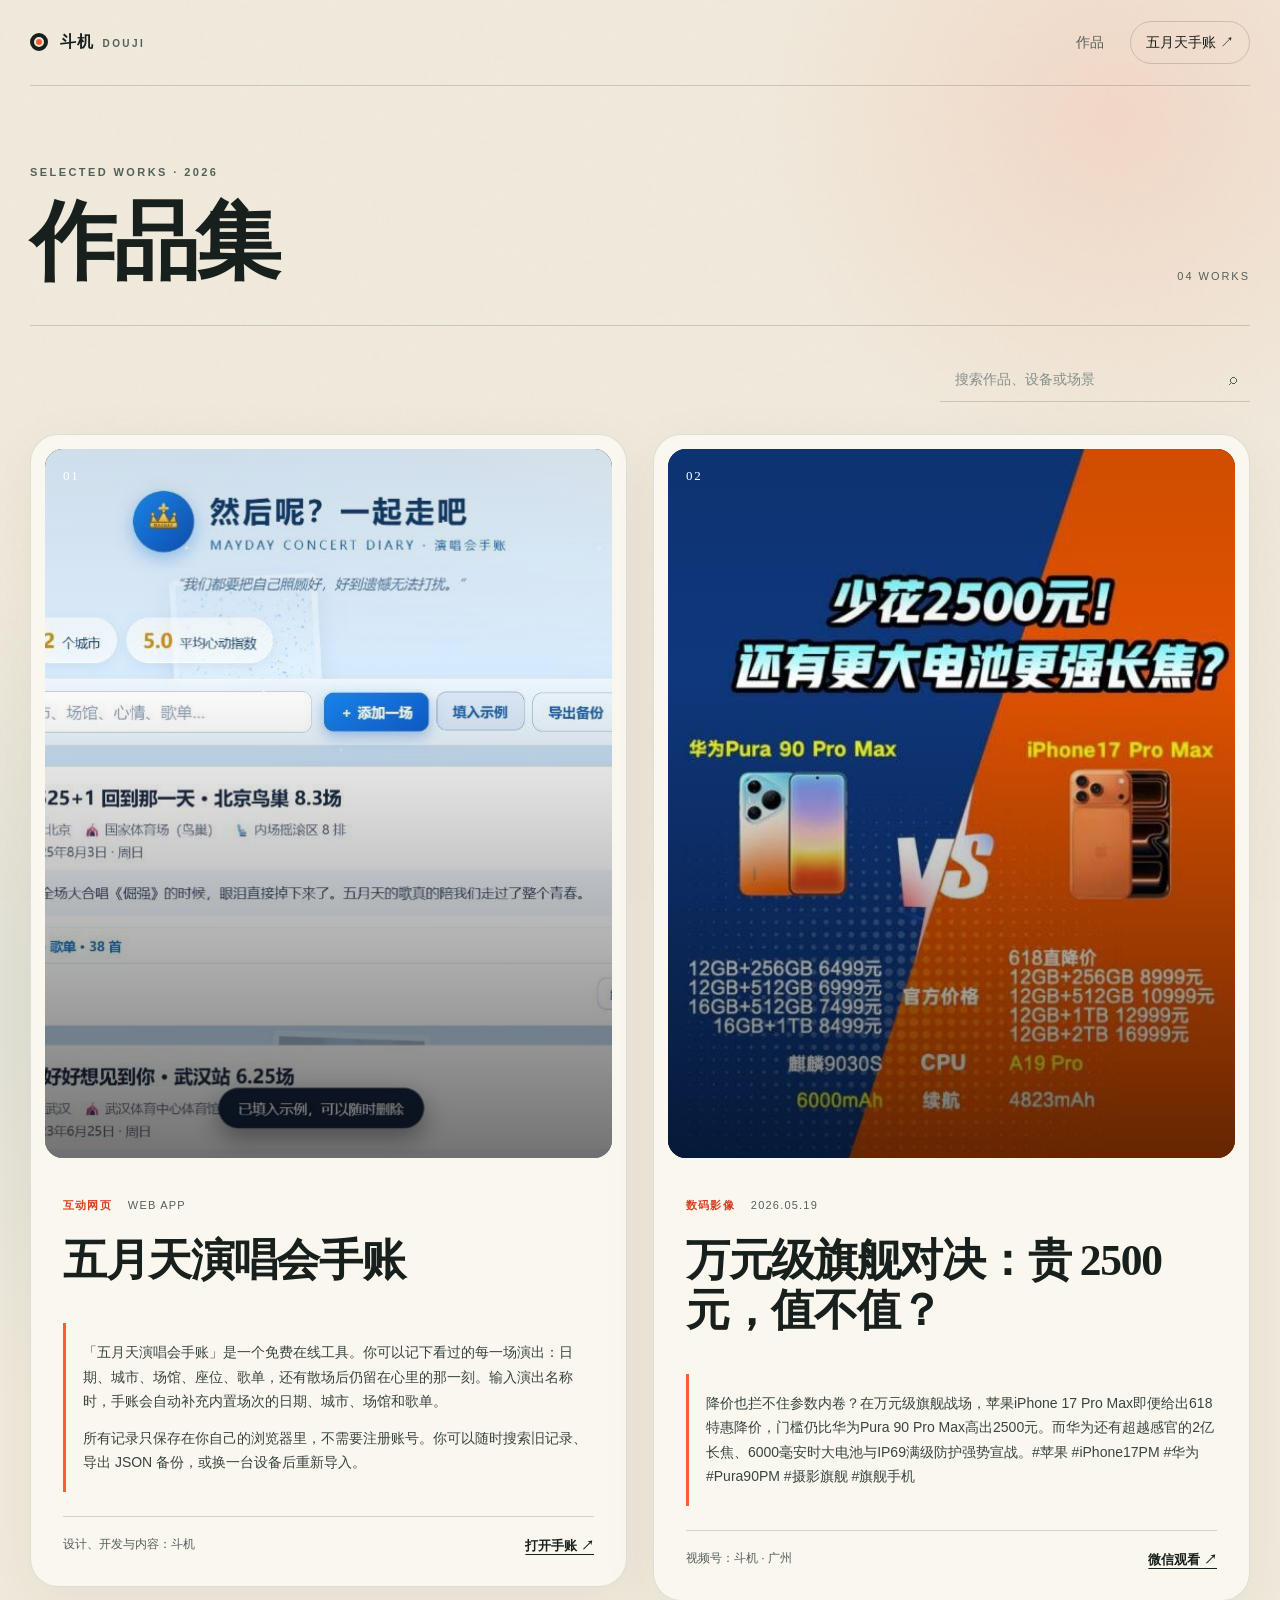
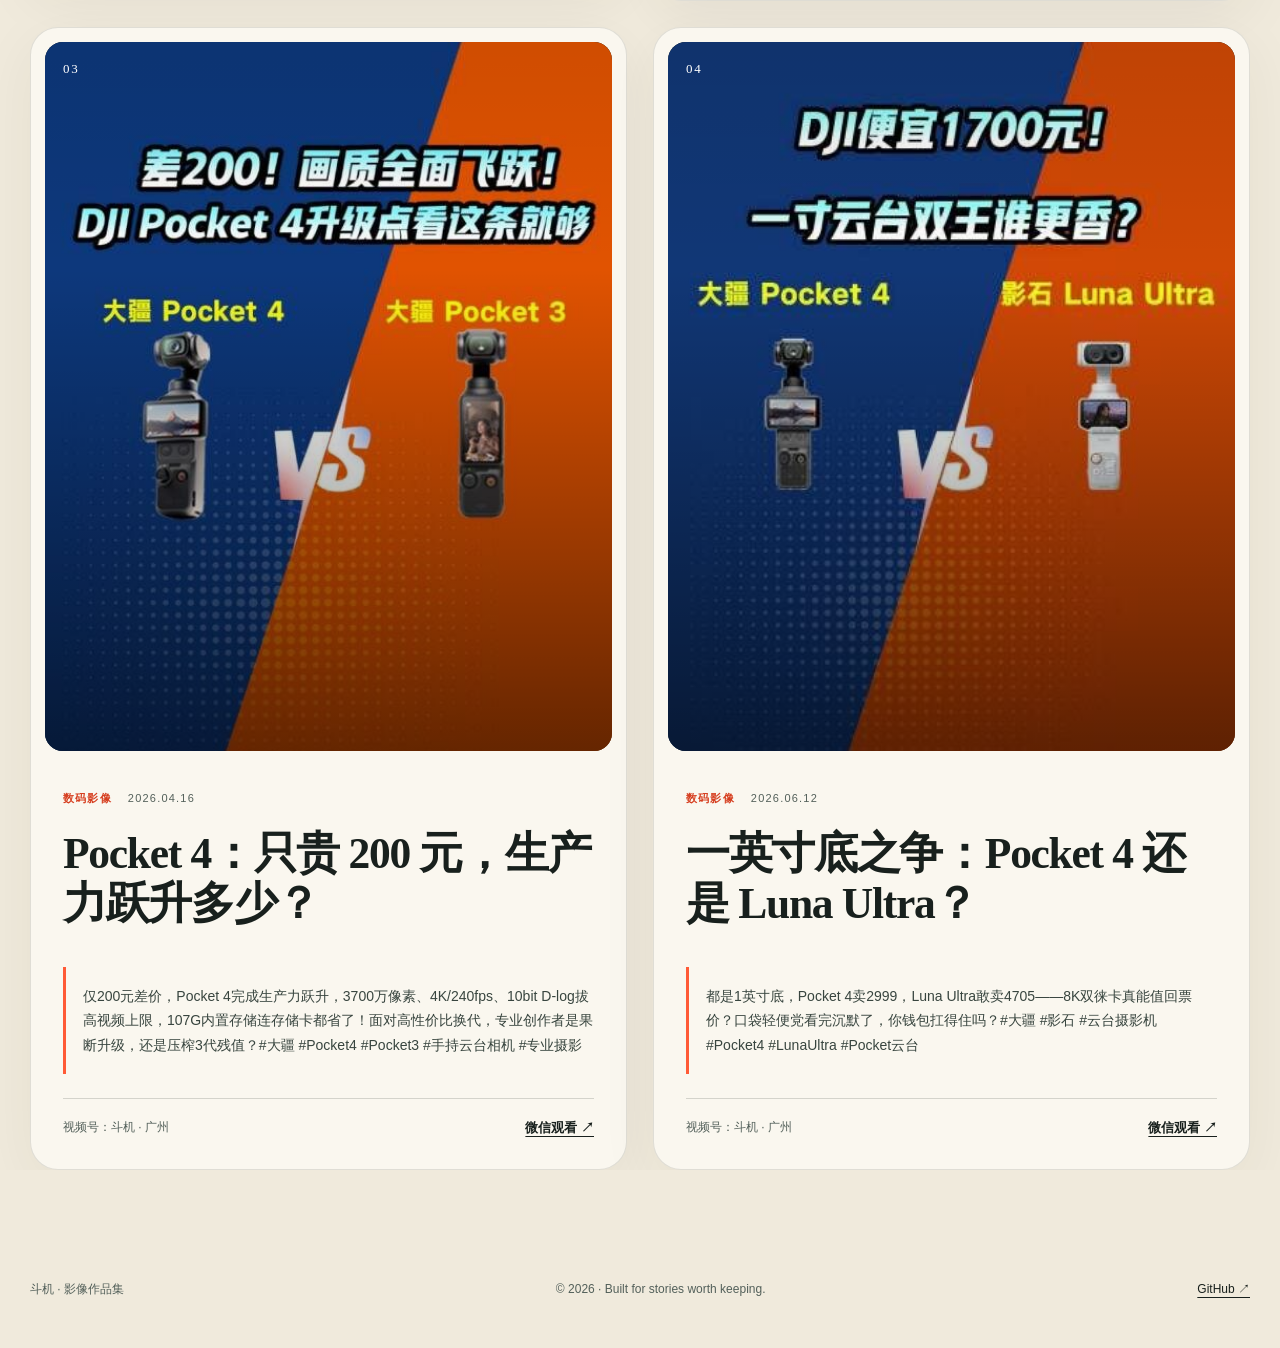
==== commit f73456da: "Unify portfolio into one collection" ====
--- a/portfolio/index.html
+++ b/portfolio/index.html
@@ -4,8 +4,8 @@
   <meta charset="utf-8">
   <meta name="viewport" content="width=device-width, initial-scale=1">
   <title>斗机影像作品集｜手机影像、数码评测与演唱会现场</title>
-  <meta name="description" content="斗机的影像作品集：林宥嘉演唱会现场、iPhone 与华为旗舰影像对比、DJI Pocket 4 上手体验、Pocket 4 与 Luna Ultra 对比，以及五月天演唱会手账网页。">
-  <meta name="keywords" content="斗机,影像作品集,手机影像,数码评测,演唱会现场,林宥嘉,iPhone 17 Pro Max,华为Pura 90 Pro Max,大疆Pocket 4,DJI Pocket 4,Luna Ultra,五月天演唱会手账">
+  <meta name="description" content="斗机的影像作品集：iPhone 与华为旗舰影像对比、DJI Pocket 4 上手体验、Pocket 4 与 Luna Ultra 对比，以及五月天演唱会手账网页。">
+  <meta name="keywords" content="斗机,影像作品集,手机影像,数码评测,iPhone 17 Pro Max,华为Pura 90 Pro Max,大疆Pocket 4,DJI Pocket 4,Luna Ultra,五月天演唱会手账">
   <meta name="author" content="斗机">
   <meta name="robots" content="index, follow, max-image-preview:large, max-snippet:-1, max-video-preview:-1">
   <meta name="theme-color" content="#f0eadc">
@@ -16,7 +16,7 @@
   <meta property="og:locale" content="zh_CN">
   <meta property="og:site_name" content="斗机影像作品集">
   <meta property="og:title" content="斗机影像作品集｜手机影像、数码评测与演唱会现场">
-  <meta property="og:description" content="五件作品，连接产品体验与现场记忆。观看林宥嘉演唱会片段、旗舰影像对比、Pocket 4 上手与五月天演唱会手账。">
+  <meta property="og:description" content="四件作品，连接产品体验与现场记忆：旗舰影像对比、Pocket 4 上手、云台相机对比与五月天演唱会手账。">
   <meta property="og:url" content="https://m13480273756-dotcom.github.io/mayday-concert-diary/portfolio/">
   <meta property="og:image" content="https://m13480273756-dotcom.github.io/mayday-concert-diary/assets/collage-stage.jpg">
   <meta property="og:image:alt" content="舞台灯光与演唱会氛围">
@@ -39,14 +39,6 @@
       "url": "https://github.com/m13480273756-dotcom"
     },
     "hasPart": [
-      {
-        "@type": "CreativeWork",
-        "name": "林宥嘉广州 6.27 演唱会现场",
-        "description": "林宥嘉广州 6.27 演唱会现场片段。",
-        "datePublished": "2026-10-18",
-        "genre": "演唱会现场",
-        "url": "https://www.douyin.com/video/7697913400990387494"
-      },
       {
         "@type": "CreativeWork",
         "name": "万元级旗舰影像对比",
@@ -101,16 +93,10 @@
         <span class="eyebrow">SELECTED WORKS · 2026</span>
         <h1>作品集</h1>
       </div>
-      <span class="work-count">05 WORKS</span>
+      <span class="work-count">04 WORKS</span>
     </div>
 
     <section class="toolbar" aria-label="筛选作品">
-      <div class="filters" role="group" aria-label="作品分类">
-        <button class="filter is-active" type="button" data-filter="all" aria-pressed="true">全部</button>
-        <button class="filter" type="button" data-filter="现场" aria-pressed="false">现场</button>
-        <button class="filter" type="button" data-filter="数码" aria-pressed="false">数码影像</button>
-        <button class="filter" type="button" data-filter="网页" aria-pressed="false">互动网页</button>
-      </div>
       <label class="search">
         <span class="sr-only">搜索作品</span>
         <input id="work-search" type="search" placeholder="搜索作品、设备或场景" autocomplete="off">
@@ -119,27 +105,10 @@
     </section>
 
     <section id="works" class="works" aria-label="作品列表">
-      <article class="work work-featured reveal" data-category="现场" data-search="林宥嘉 广州 演唱会 超级管家 抖音 live 现场 音乐">
-        <a class="media portrait" href="https://www.douyin.com/video/7697913400990387494" target="_blank" rel="noopener noreferrer" aria-label="在抖音观看林宥嘉演唱会原视频">
-          <img src="assets/lin-youjia-stage.svg" alt="林宥嘉广州 6.27 演唱会现场视频画面" loading="eager" width="802" height="463">
+      <article class="work reveal" data-search="五月天 演唱会 手账 网页 工具 歌单 互动">
+        <a class="media" href="../" aria-label="打开五月天演唱会手账">
+          <img src="assets/mayday-diary.svg" alt="五月天演唱会手账网页，展示两场演唱会记录与统计" loading="lazy" width="1265" height="712">
           <span class="media-index">01</span>
-          <span class="media-action">去抖音观看 <b>↗</b></span>
-        </a>
-        <div class="content">
-          <div class="meta"><span>现场影像</span><time datetime="2026-10-18">2026.10.18</time><span>02:20</span></div>
-          <h2>林宥嘉广州 6.27</h2>
-          <blockquote class="caption">林宥嘉广州6.27 #林宥嘉 #超级管家 #演唱会</blockquote>
-          <div class="footer-row">
-            <span class="credit">发布者：我哪有很俏皮</span>
-            <a class="text-link" href="https://www.douyin.com/video/7697913400990387494" target="_blank" rel="noopener noreferrer">抖音原片 ↗</a>
-          </div>
-        </div>
-      </article>
-
-      <article class="work reveal" data-category="网页" data-search="五月天 演唱会 手账 网页 工具 歌单 互动">
-        <a class="media landscape" href="../" aria-label="打开五月天演唱会手账">
-          <img src="assets/mayday-diary.svg" alt="五月天演唱会手账网页，展示两场演唱会记录与统计" loading="lazy" width="1265" height="712">
-          <span class="media-index">02</span>
           <span class="media-action">在线体验 <b>↗</b></span>
         </a>
         <div class="content">
@@ -156,10 +125,10 @@
         </div>
       </article>
 
-      <article class="work reveal" data-category="数码" data-search="iPhone 17 Pro Max 华为 Pura 90 Pro Max 旗舰 手机 影像 长焦 电池">
-        <a class="media portrait" href="https://weixin.qq.com/sph/AqX2i7bVFv" target="_blank" rel="noopener noreferrer" aria-label="在微信视频号观看万元级旗舰影像对比">
+      <article class="work reveal" data-search="iPhone 17 Pro Max 华为 Pura 90 Pro Max 旗舰 手机 影像 长焦 电池">
+        <a class="media" href="https://weixin.qq.com/sph/AqX2i7bVFv" target="_blank" rel="noopener noreferrer" aria-label="在微信视频号观看万元级旗舰影像对比">
           <img src="assets/flagship-showdown.svg" alt="万元级旗舰影像对比微信视频号封面" loading="lazy" width="540" height="720">
-          <span class="media-index">03</span>
+          <span class="media-index">02</span>
           <span class="media-action">去视频号观看 <b>↗</b></span>
         </a>
         <div class="content">
@@ -173,10 +142,10 @@
         </div>
       </article>
 
-      <article class="work reveal" data-category="数码" data-search="大疆 DJI Pocket 4 Pocket 3 生产力 4K 240fps D-log 云台 相机">
-        <a class="media portrait" href="https://weixin.qq.com/sph/AA5T9LrX53" target="_blank" rel="noopener noreferrer" aria-label="在微信视频号观看 Pocket 4 上手体验">
+      <article class="work reveal" data-search="大疆 DJI Pocket 4 Pocket 3 生产力 4K 240fps D-log 云台 相机">
+        <a class="media" href="https://weixin.qq.com/sph/AA5T9LrX53" target="_blank" rel="noopener noreferrer" aria-label="在微信视频号观看 Pocket 4 上手体验">
           <img src="assets/pocket4-upgrade.svg" alt="DJI Pocket 4 生产力升级微信视频号封面" loading="lazy" width="540" height="720">
-          <span class="media-index">04</span>
+          <span class="media-index">03</span>
           <span class="media-action">去视频号观看 <b>↗</b></span>
         </a>
         <div class="content">
@@ -190,10 +159,10 @@
         </div>
       </article>
 
-      <article class="work work-wide reveal" data-category="数码" data-search="Pocket 4 影石 Luna Ultra 一英寸 8K 徕卡 云台 相机 对比">
-        <a class="media portrait" href="https://weixin.qq.com/sph/A2lSJa0fqz" target="_blank" rel="noopener noreferrer" aria-label="在微信视频号观看 Pocket 4 与 Luna Ultra 对比">
+      <article class="work reveal" data-search="Pocket 4 影石 Luna Ultra 一英寸 8K 徕卡 云台 相机 对比">
+        <a class="media" href="https://weixin.qq.com/sph/A2lSJa0fqz" target="_blank" rel="noopener noreferrer" aria-label="在微信视频号观看 Pocket 4 与 Luna Ultra 对比">
           <img src="assets/one-inch-battle.svg" alt="Pocket 4 与 Luna Ultra 一英寸底对比微信视频号封面" loading="lazy" width="405" height="720">
-          <span class="media-index">05</span>
+          <span class="media-index">04</span>
           <span class="media-action">去视频号观看 <b>↗</b></span>
         </a>
         <div class="content">
--- a/portfolio/style.css
+++ b/portfolio/style.css
@@ -7,7 +7,6 @@
   --line: rgba(24, 32, 29, .17);
   --accent: #ff5a36;
   --accent-dark: #d63f20;
-  --blue: #155e75;
   --serif: "Songti SC", "STSong", "Noto Serif CJK SC", Georgia, serif;
   --sans: "PingFang SC", "Microsoft YaHei", "Noto Sans CJK SC", sans-serif;
   --radius: 28px;
@@ -157,22 +156,10 @@
   width: min(calc(100% - 48px), var(--max));
   margin: 32px auto 0;
   display: flex;
-  justify-content: space-between;
+  justify-content: flex-end;
   gap: 24px;
   align-items: center;
 }
-.filters { display: flex; flex-wrap: wrap; gap: 8px; }
-.filter {
-  padding: 9px 15px;
-  border: 1px solid transparent;
-  border-radius: 999px;
-  color: var(--ink-soft);
-  background: transparent;
-  cursor: pointer;
-  transition: background .2s, color .2s, border-color .2s;
-}
-.filter:hover, .filter:focus-visible { border-color: var(--line); color: var(--ink); }
-.filter.is-active { color: var(--paper); background: var(--ink); }
 .search {
   width: min(310px, 100%);
   display: flex;
@@ -194,34 +181,31 @@
 
 .works {
   width: min(calc(100% - 48px), var(--max));
-  margin: 56px auto 110px;
+  margin: 32px auto 110px;
   display: grid;
   grid-template-columns: repeat(2, minmax(0, 1fr));
   gap: 26px;
+  align-items: start;
 }
 .work {
   min-width: 0;
   overflow: hidden;
   display: grid;
-  grid-template-columns: minmax(0, .9fr) minmax(0, 1.1fr);
-  min-height: 510px;
+  grid-template-columns: 1fr;
   background: var(--card);
   border: 1px solid rgba(24, 32, 29, .12);
   border-radius: var(--radius);
   box-shadow: 0 16px 60px rgba(56, 48, 36, .06);
 }
-.work-featured, .work-wide { grid-column: 1 / -1; }
-.work-featured { grid-template-columns: minmax(0, 1.25fr) minmax(350px, .75fr); min-height: 590px; }
-.work-wide { grid-template-columns: minmax(300px, .72fr) minmax(0, 1.28fr); }
 .media {
   position: relative;
   overflow: hidden;
   display: block;
+  aspect-ratio: 4 / 5;
   margin: 14px;
   border-radius: calc(var(--radius) - 10px);
   background: #171d1a;
 }
-.landscape { min-height: 380px; }
 .media img {
   width: 100%;
   height: 100%;
@@ -266,7 +250,7 @@
 .media:hover .media-action, .media:focus-visible .media-action { opacity: 1; transform: none; }
 .content {
   min-width: 0;
-  padding: 38px clamp(24px, 3.4vw, 48px) 30px 22px;
+  padding: 24px 32px 30px;
   display: flex;
   flex-direction: column;
 }
@@ -346,19 +330,6 @@
   transition: opacity .7s ease, transform .7s ease;
 }
 .reveal.is-visible { opacity: 1; transform: none; }
-
-@media (max-width: 980px) {
-  .work, .work-featured, .work-wide {
-    grid-column: auto;
-    grid-template-columns: 1fr;
-  }
-  .work-featured { grid-column: 1 / -1; grid-template-columns: 1fr .9fr; }
-  .work { min-height: 0; }
-  .media { min-height: 420px; }
-  .work-featured .media { min-height: 540px; }
-  .work-wide { grid-column: 1 / -1; grid-template-columns: .8fr 1.2fr; }
-  .content { padding: 32px; }
-}
 
 @media (max-width: 760px) {
   .site-header { min-height: 72px; }
@@ -368,12 +339,7 @@
   .toolbar { align-items: stretch; flex-direction: column; }
   .search { width: 100%; }
   .works { grid-template-columns: 1fr; gap: 20px; margin-top: 40px; }
-  .work, .work-featured, .work-wide {
-    grid-column: auto;
-    grid-template-columns: 1fr;
-  }
-  .media, .work-featured .media { min-height: 0; aspect-ratio: 4 / 5; margin: 10px; }
-  .landscape { aspect-ratio: 16 / 10; }
+  .media { margin: 10px; }
   .media-action { opacity: 1; transform: none; }
   .content { padding: 28px 22px 24px; }
   h2 { font-size: 34px; }
@@ -385,7 +351,6 @@
   }
   .collection-head h1 { font-size: 46px; }
   .brand-en { display: none; }
-  .filter { padding: 8px 12px; font-size: 13px; }
   .footer-row { align-items: flex-start; flex-direction: column; }
 }
 
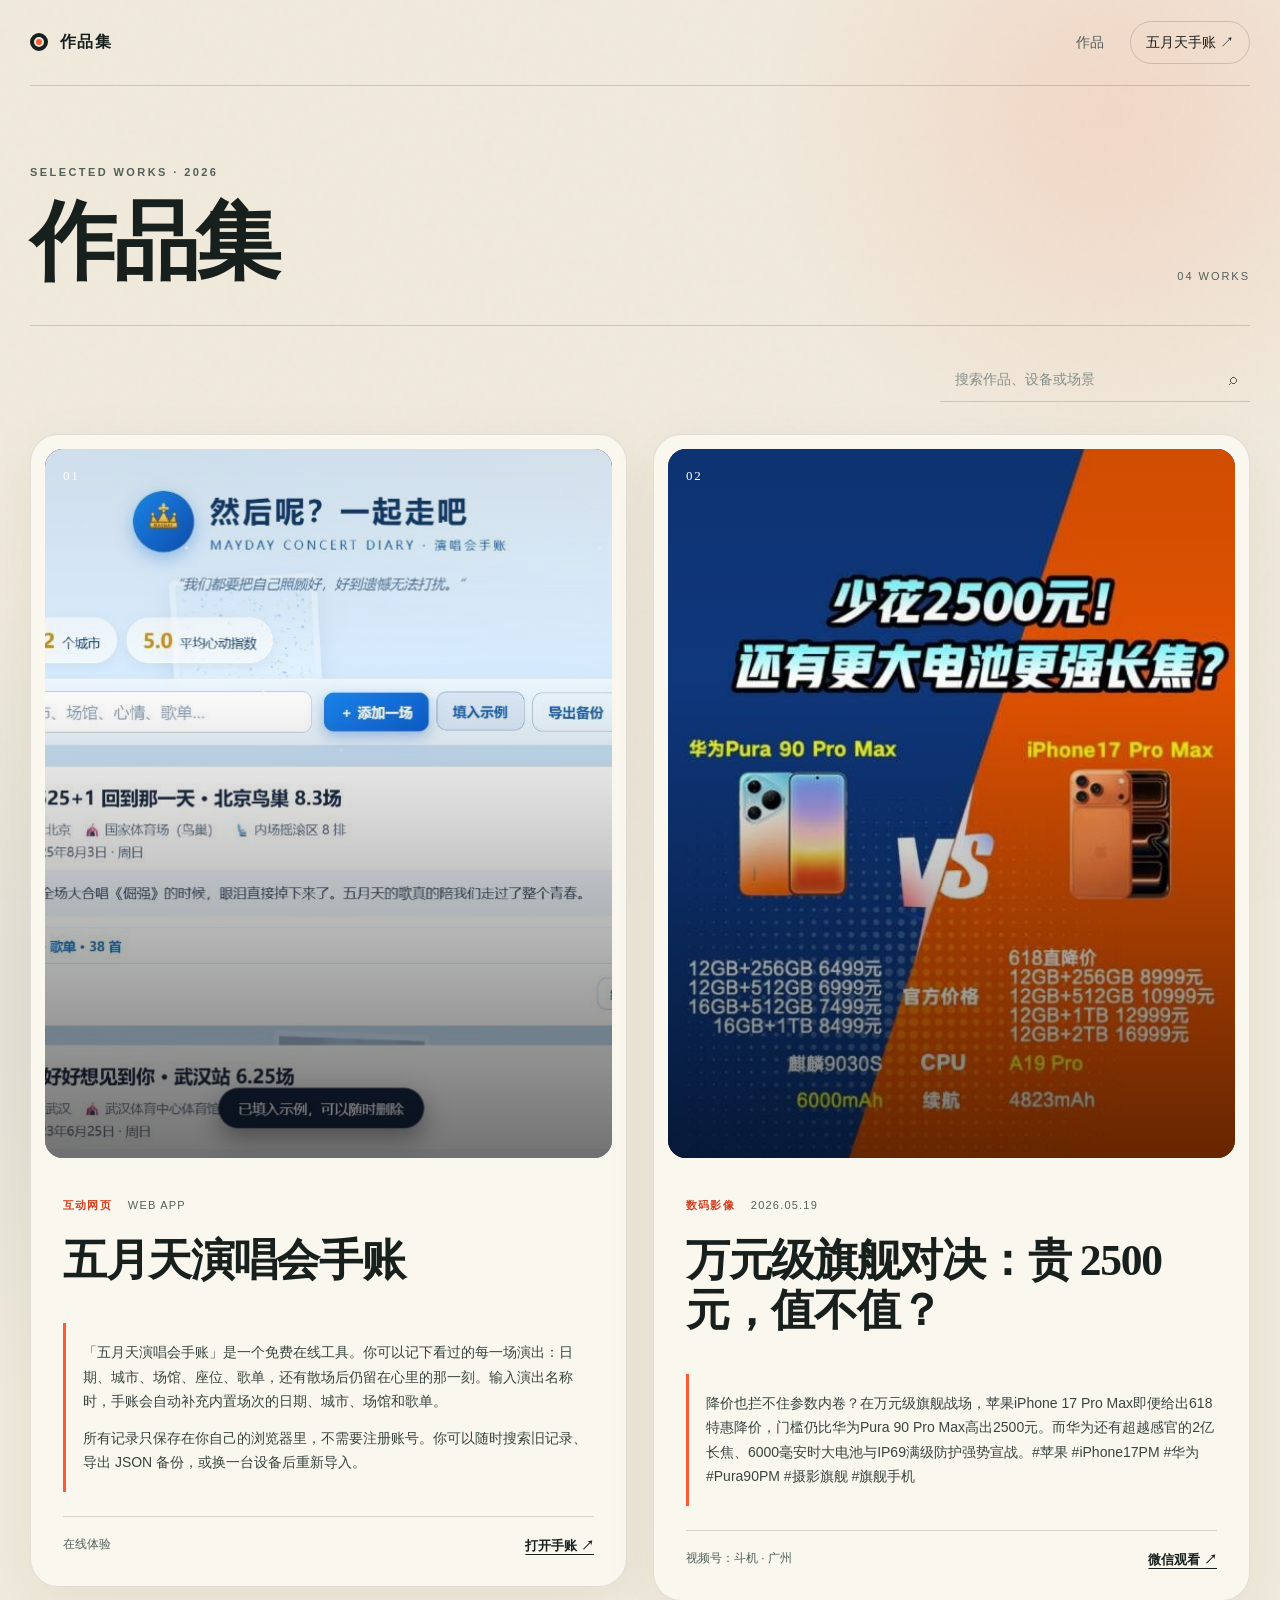
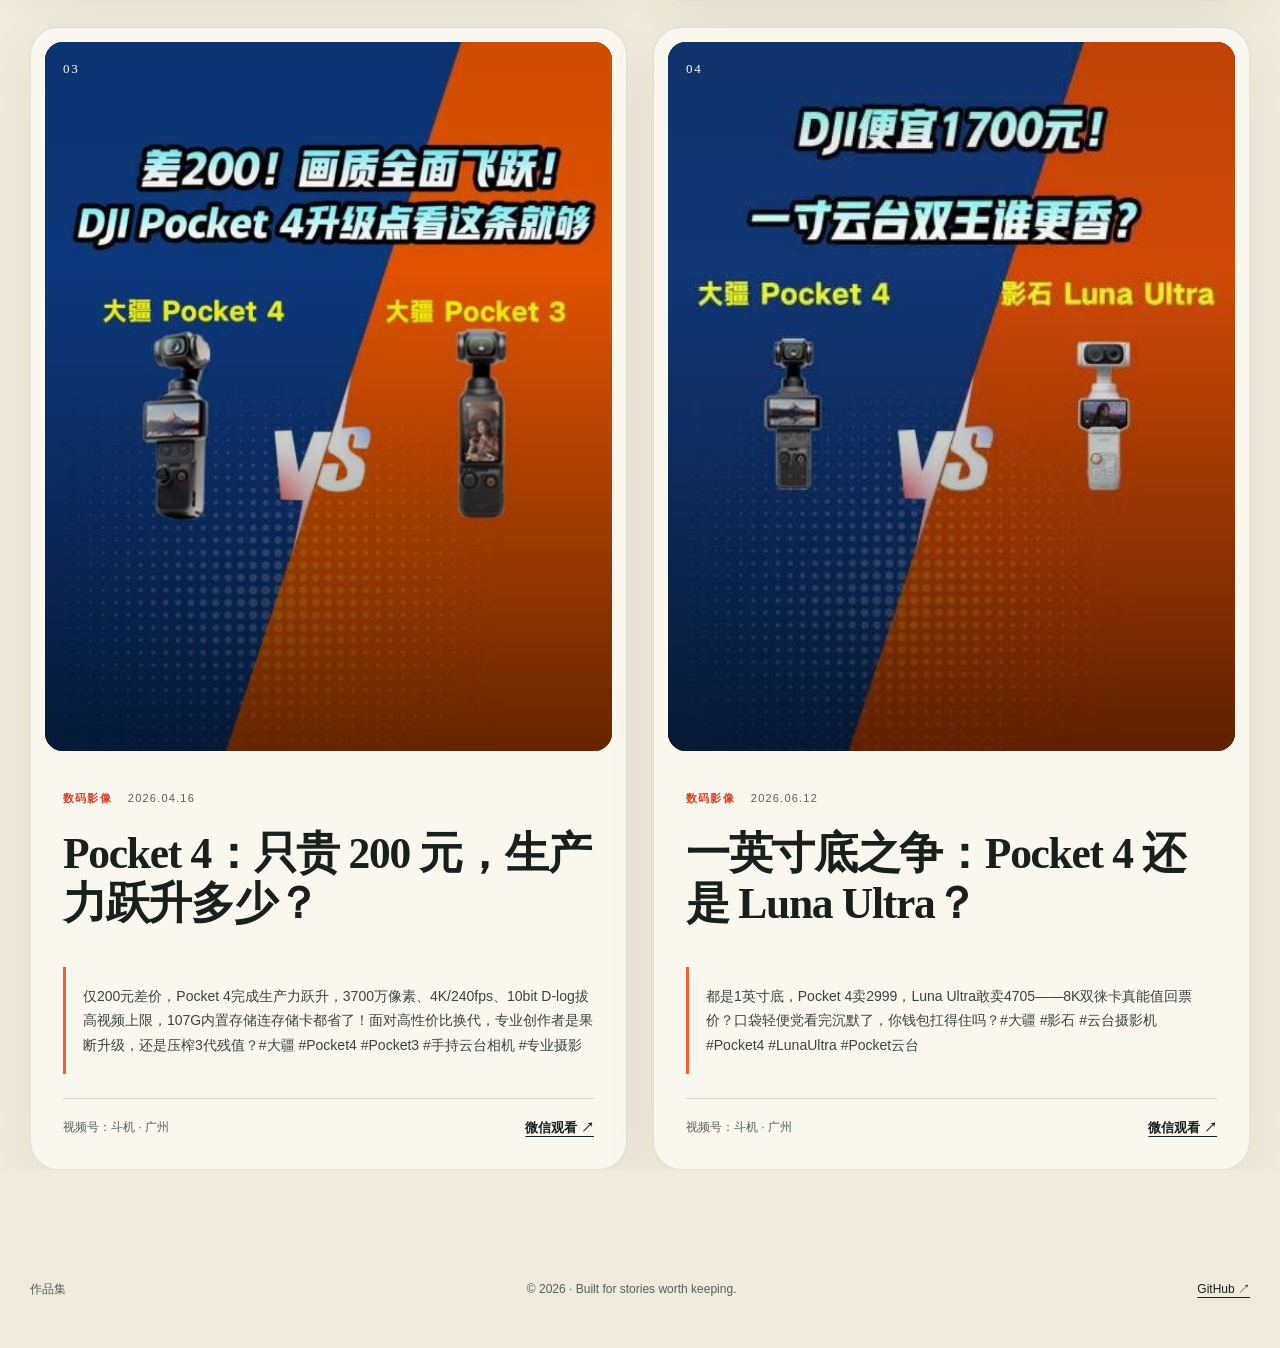
==== commit e42f9325: "Rename portfolio title" ====
--- a/portfolio/index.html
+++ b/portfolio/index.html
@@ -3,10 +3,9 @@
 <head>
   <meta charset="utf-8">
   <meta name="viewport" content="width=device-width, initial-scale=1">
-  <title>斗机影像作品集｜手机影像、数码评测与演唱会现场</title>
-  <meta name="description" content="斗机的影像作品集：iPhone 与华为旗舰影像对比、DJI Pocket 4 上手体验、Pocket 4 与 Luna Ultra 对比，以及五月天演唱会手账网页。">
-  <meta name="keywords" content="斗机,影像作品集,手机影像,数码评测,iPhone 17 Pro Max,华为Pura 90 Pro Max,大疆Pocket 4,DJI Pocket 4,Luna Ultra,五月天演唱会手账">
-  <meta name="author" content="斗机">
+  <title>作品集</title>
+  <meta name="description" content="影像作品集：iPhone 与华为旗舰影像对比、DJI Pocket 4 上手体验、Pocket 4 与 Luna Ultra 对比，以及五月天演唱会手账网页。">
+  <meta name="keywords" content="影像作品集,手机影像,数码评测,iPhone 17 Pro Max,华为Pura 90 Pro Max,大疆Pocket 4,DJI Pocket 4,Luna Ultra,五月天演唱会手账">
   <meta name="robots" content="index, follow, max-image-preview:large, max-snippet:-1, max-video-preview:-1">
   <meta name="theme-color" content="#f0eadc">
   <link rel="canonical" href="https://m13480273756-dotcom.github.io/mayday-concert-diary/portfolio/">
@@ -14,30 +13,25 @@
   <link rel="stylesheet" href="style.css">
   <meta property="og:type" content="website">
   <meta property="og:locale" content="zh_CN">
-  <meta property="og:site_name" content="斗机影像作品集">
-  <meta property="og:title" content="斗机影像作品集｜手机影像、数码评测与演唱会现场">
+  <meta property="og:site_name" content="作品集">
+  <meta property="og:title" content="作品集">
   <meta property="og:description" content="四件作品，连接产品体验与现场记忆：旗舰影像对比、Pocket 4 上手、云台相机对比与五月天演唱会手账。">
   <meta property="og:url" content="https://m13480273756-dotcom.github.io/mayday-concert-diary/portfolio/">
   <meta property="og:image" content="https://m13480273756-dotcom.github.io/mayday-concert-diary/assets/collage-stage.jpg">
   <meta property="og:image:alt" content="舞台灯光与演唱会氛围">
   <meta name="twitter:card" content="summary_large_image">
-  <meta name="twitter:title" content="斗机影像作品集">
+  <meta name="twitter:title" content="作品集">
   <meta name="twitter:description" content="手机影像、数码评测、演唱会现场与互动网页作品。">
   <meta name="twitter:image" content="https://m13480273756-dotcom.github.io/mayday-concert-diary/assets/collage-stage.jpg">
   <script type="application/ld+json">
   {
     "@context": "https://schema.org",
     "@type": "CollectionPage",
-    "name": "斗机影像作品集",
+    "name": "作品集",
     "description": "手机影像、数码评测、演唱会现场与互动网页作品集。",
     "url": "https://m13480273756-dotcom.github.io/mayday-concert-diary/portfolio/",
     "inLanguage": "zh-CN",
     "dateModified": "2026-10-24",
-    "author": {
-      "@type": "Person",
-      "name": "斗机",
-      "url": "https://github.com/m13480273756-dotcom"
-    },
     "hasPart": [
       {
         "@type": "CreativeWork",
@@ -77,9 +71,9 @@
   <div class="noise" aria-hidden="true"></div>
 
   <header class="site-header">
-    <a class="brand" href="./" aria-label="斗机影像作品集首页">
+    <a class="brand" href="./" aria-label="作品集首页">
       <span class="brand-mark" aria-hidden="true"></span>
-      <span>斗机<span class="brand-en">DOUJI</span></span>
+      <span>作品集</span>
     </a>
     <nav aria-label="主导航">
       <a href="#works">作品</a>
@@ -119,7 +113,7 @@
             <p>所有记录只保存在你自己的浏览器里，不需要注册账号。你可以随时搜索旧记录、导出 JSON 备份，或换一台设备后重新导入。</p>
           </div>
           <div class="footer-row">
-            <span class="credit">设计、开发与内容：斗机</span>
+            <span class="credit">在线体验</span>
             <a class="text-link" href="../">打开手账 ↗</a>
           </div>
         </div>
@@ -182,7 +176,7 @@
   </main>
 
   <footer class="site-footer">
-    <p>斗机 · 影像作品集</p>
+    <p>作品集</p>
     <p>© <span id="year">2026</span> · Built for stories worth keeping.</p>
     <a href="https://github.com/m13480273756-dotcom" target="_blank" rel="noopener noreferrer">GitHub ↗</a>
   </footer>
--- a/portfolio/style.css
+++ b/portfolio/style.css
@@ -99,13 +99,6 @@
   inset: 50% auto auto 50%;
   transform: translate(-50%, -50%);
 }
-.brand-en {
-  margin-left: 8px;
-  color: var(--ink-soft);
-  font-size: 10px;
-  font-weight: 600;
-  letter-spacing: .24em;
-}
 nav { display: flex; align-items: center; gap: 26px; font-size: 14px; }
 nav a {
   text-decoration: none;
@@ -350,7 +343,6 @@
     width: min(calc(100% - 28px), var(--max));
   }
   .collection-head h1 { font-size: 46px; }
-  .brand-en { display: none; }
   .footer-row { align-items: flex-start; flex-direction: column; }
 }
 
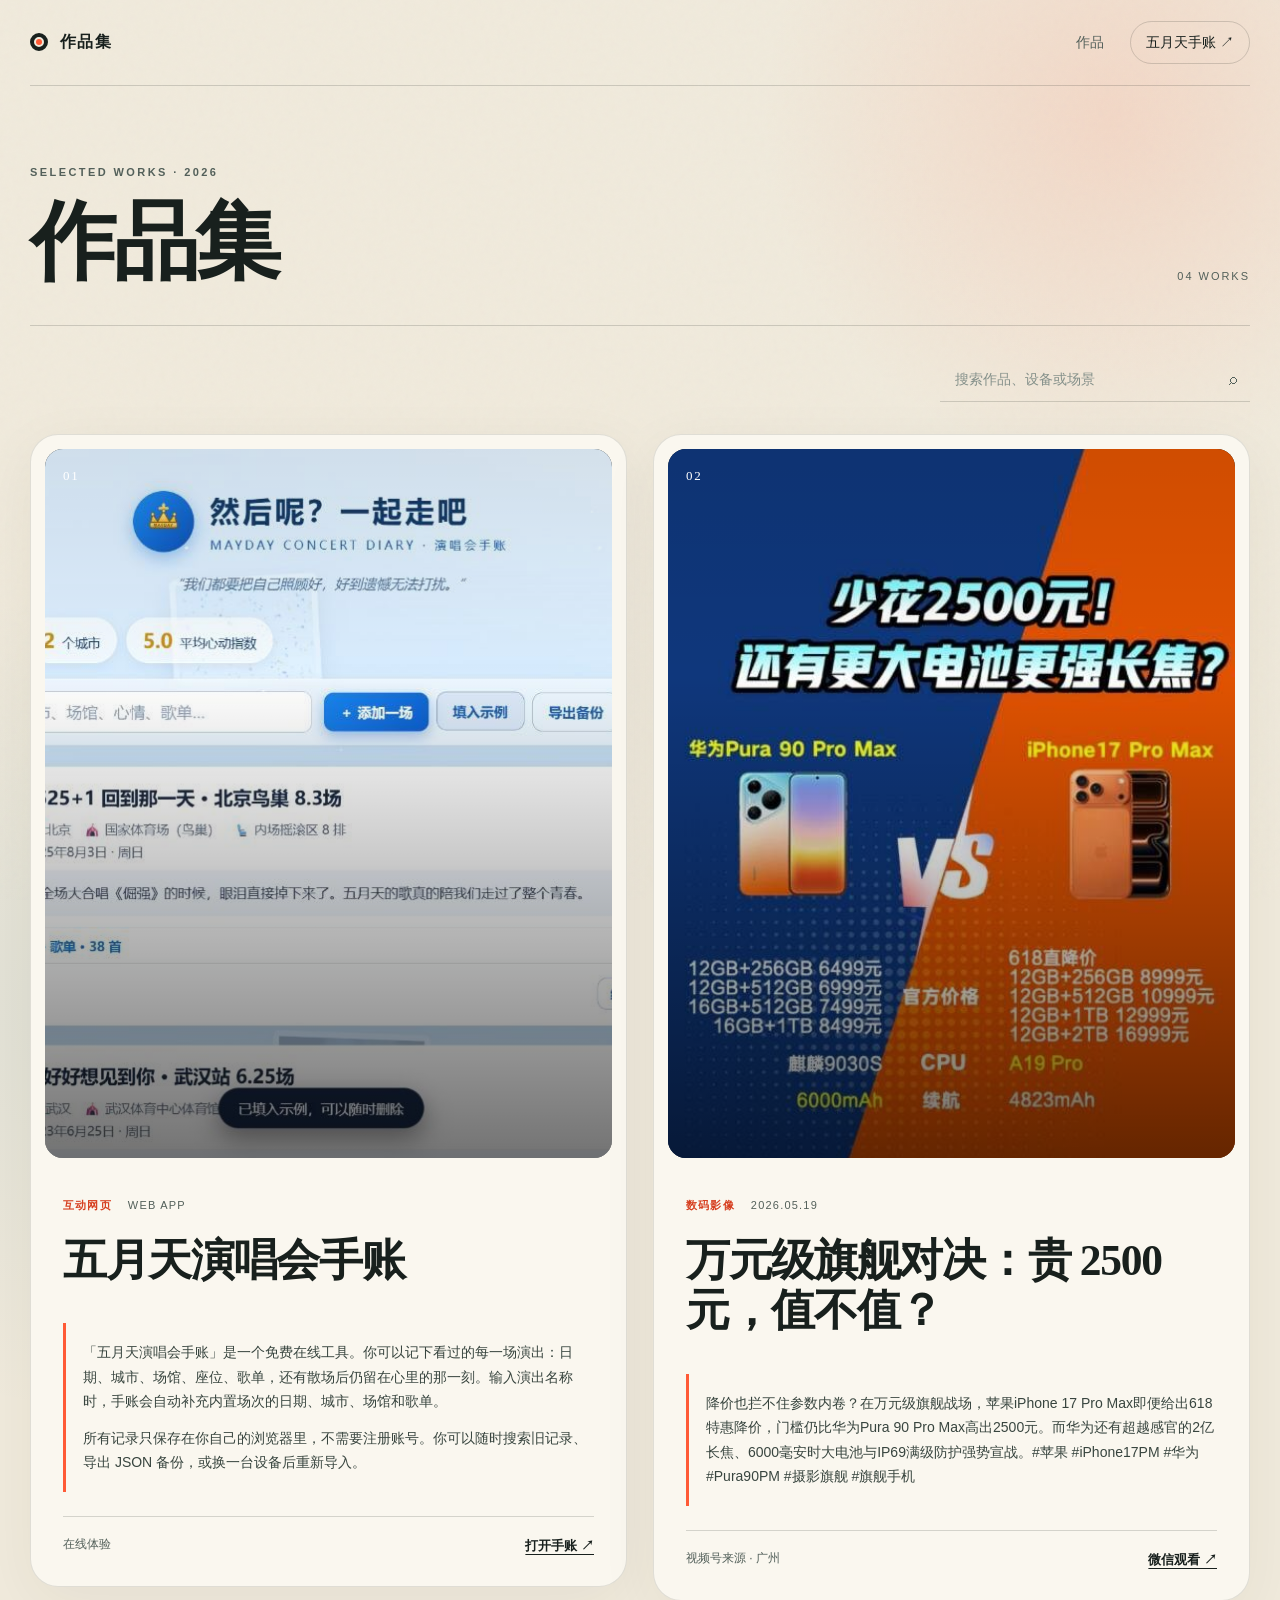
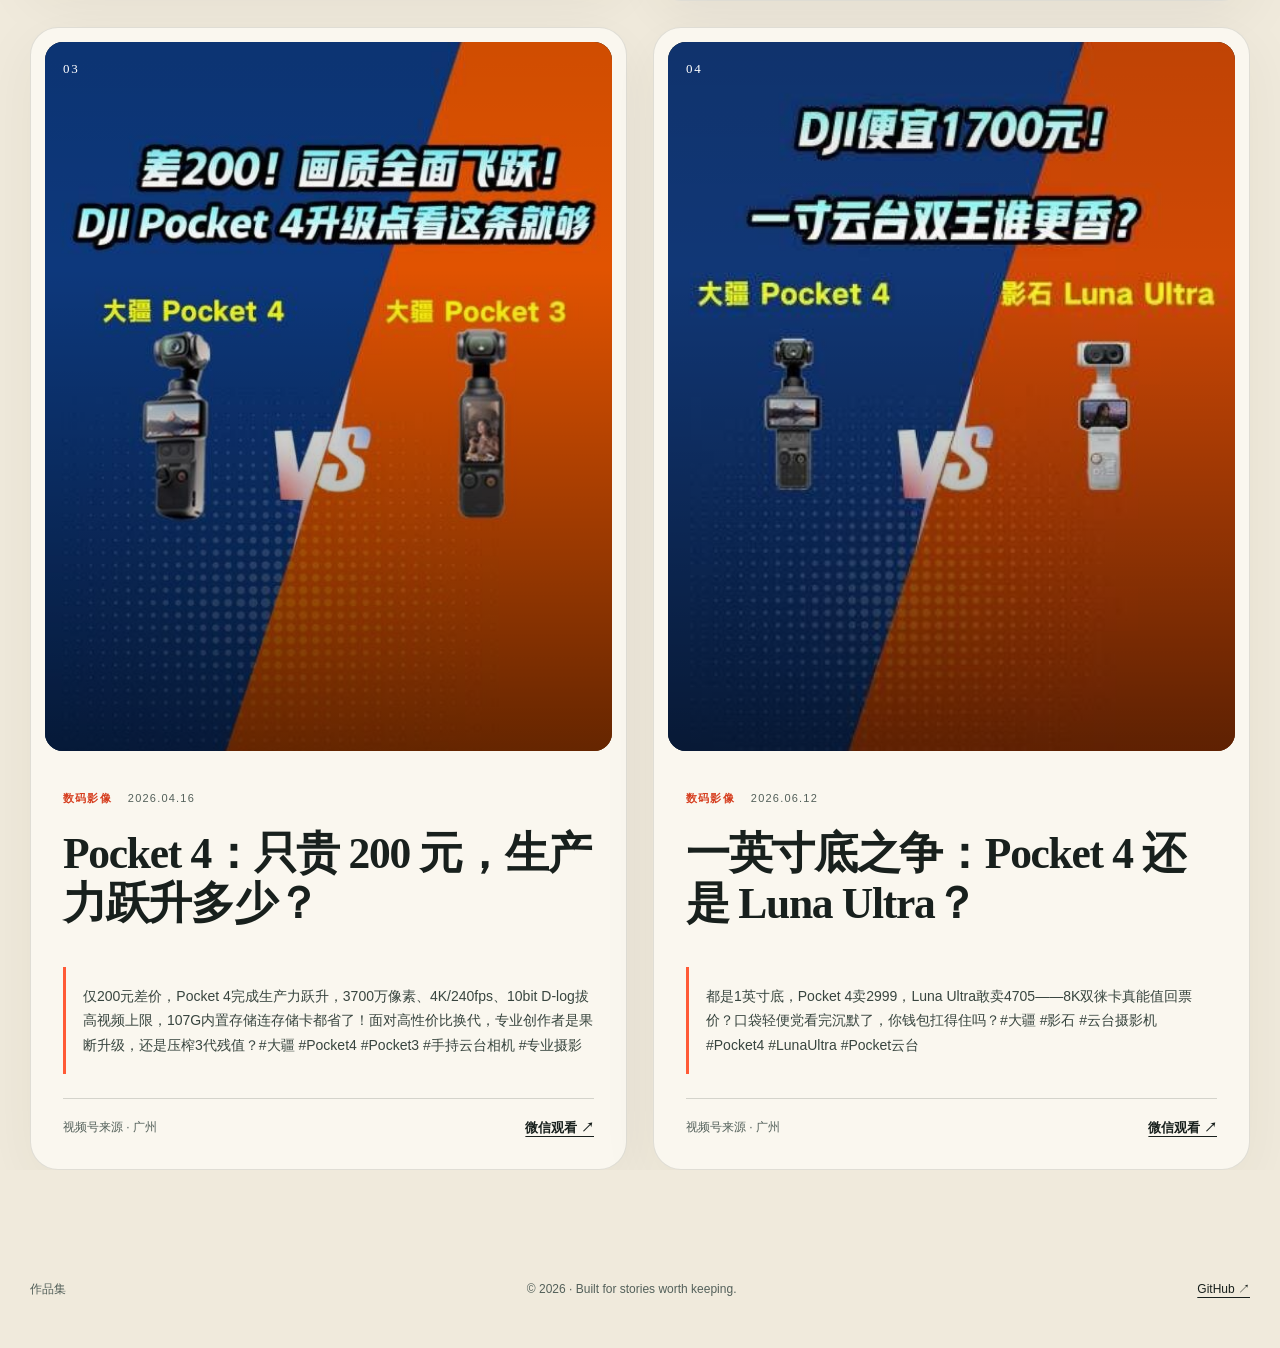
==== commit 8704a1a5: "Remove residual branding and disable stale cache" ====
--- a/portfolio/index.html
+++ b/portfolio/index.html
@@ -3,6 +3,9 @@
 <head>
   <meta charset="utf-8">
   <meta name="viewport" content="width=device-width, initial-scale=1">
+  <meta http-equiv="Cache-Control" content="no-cache, no-store, must-revalidate">
+  <meta http-equiv="Pragma" content="no-cache">
+  <meta http-equiv="Expires" content="0">
   <title>作品集</title>
   <meta name="description" content="影像作品集：iPhone 与华为旗舰影像对比、DJI Pocket 4 上手体验、Pocket 4 与 Luna Ultra 对比，以及五月天演唱会手账网页。">
   <meta name="keywords" content="影像作品集,手机影像,数码评测,iPhone 17 Pro Max,华为Pura 90 Pro Max,大疆Pocket 4,DJI Pocket 4,Luna Ultra,五月天演唱会手账">
@@ -130,7 +133,7 @@
           <h2>万元级旗舰对决：贵 2500 元，值不值？</h2>
           <blockquote class="caption">降价也拦不住参数内卷？在万元级旗舰战场，苹果iPhone 17 Pro Max即便给出618特惠降价，门槛仍比华为Pura 90 Pro Max高出2500元。而华为还有超越感官的2亿长焦、6000毫安时大电池与IP69满级防护强势宣战。#苹果 #iPhone17PM #华为 #Pura90PM #摄影旗舰 #旗舰手机</blockquote>
           <div class="footer-row">
-            <span class="credit">视频号：斗机 · 广州</span>
+            <span class="credit">视频号来源 · 广州</span>
             <a class="text-link" href="https://weixin.qq.com/sph/AqX2i7bVFv" target="_blank" rel="noopener noreferrer">微信观看 ↗</a>
           </div>
         </div>
@@ -147,7 +150,7 @@
           <h2>Pocket 4：只贵 200 元，生产力跃升多少？</h2>
           <blockquote class="caption">仅200元差价，Pocket 4完成生产力跃升，3700万像素、4K/240fps、10bit D-log拔高视频上限，107G内置存储连存储卡都省了！面对高性价比换代，专业创作者是果断升级，还是压榨3代残值？#大疆 #Pocket4 #Pocket3 #手持云台相机 #专业摄影</blockquote>
           <div class="footer-row">
-            <span class="credit">视频号：斗机 · 广州</span>
+            <span class="credit">视频号来源 · 广州</span>
             <a class="text-link" href="https://weixin.qq.com/sph/AA5T9LrX53" target="_blank" rel="noopener noreferrer">微信观看 ↗</a>
           </div>
         </div>
@@ -164,7 +167,7 @@
           <h2>一英寸底之争：Pocket 4 还是 Luna Ultra？</h2>
           <blockquote class="caption">都是1英寸底，Pocket 4卖2999，Luna Ultra敢卖4705——8K双徕卡真能值回票价？口袋轻便党看完沉默了，你钱包扛得住吗？#大疆 #影石 #云台摄影机 #Pocket4 #LunaUltra #Pocket云台</blockquote>
           <div class="footer-row">
-            <span class="credit">视频号：斗机 · 广州</span>
+            <span class="credit">视频号来源 · 广州</span>
             <a class="text-link" href="https://weixin.qq.com/sph/A2lSJa0fqz" target="_blank" rel="noopener noreferrer">微信观看 ↗</a>
           </div>
         </div>
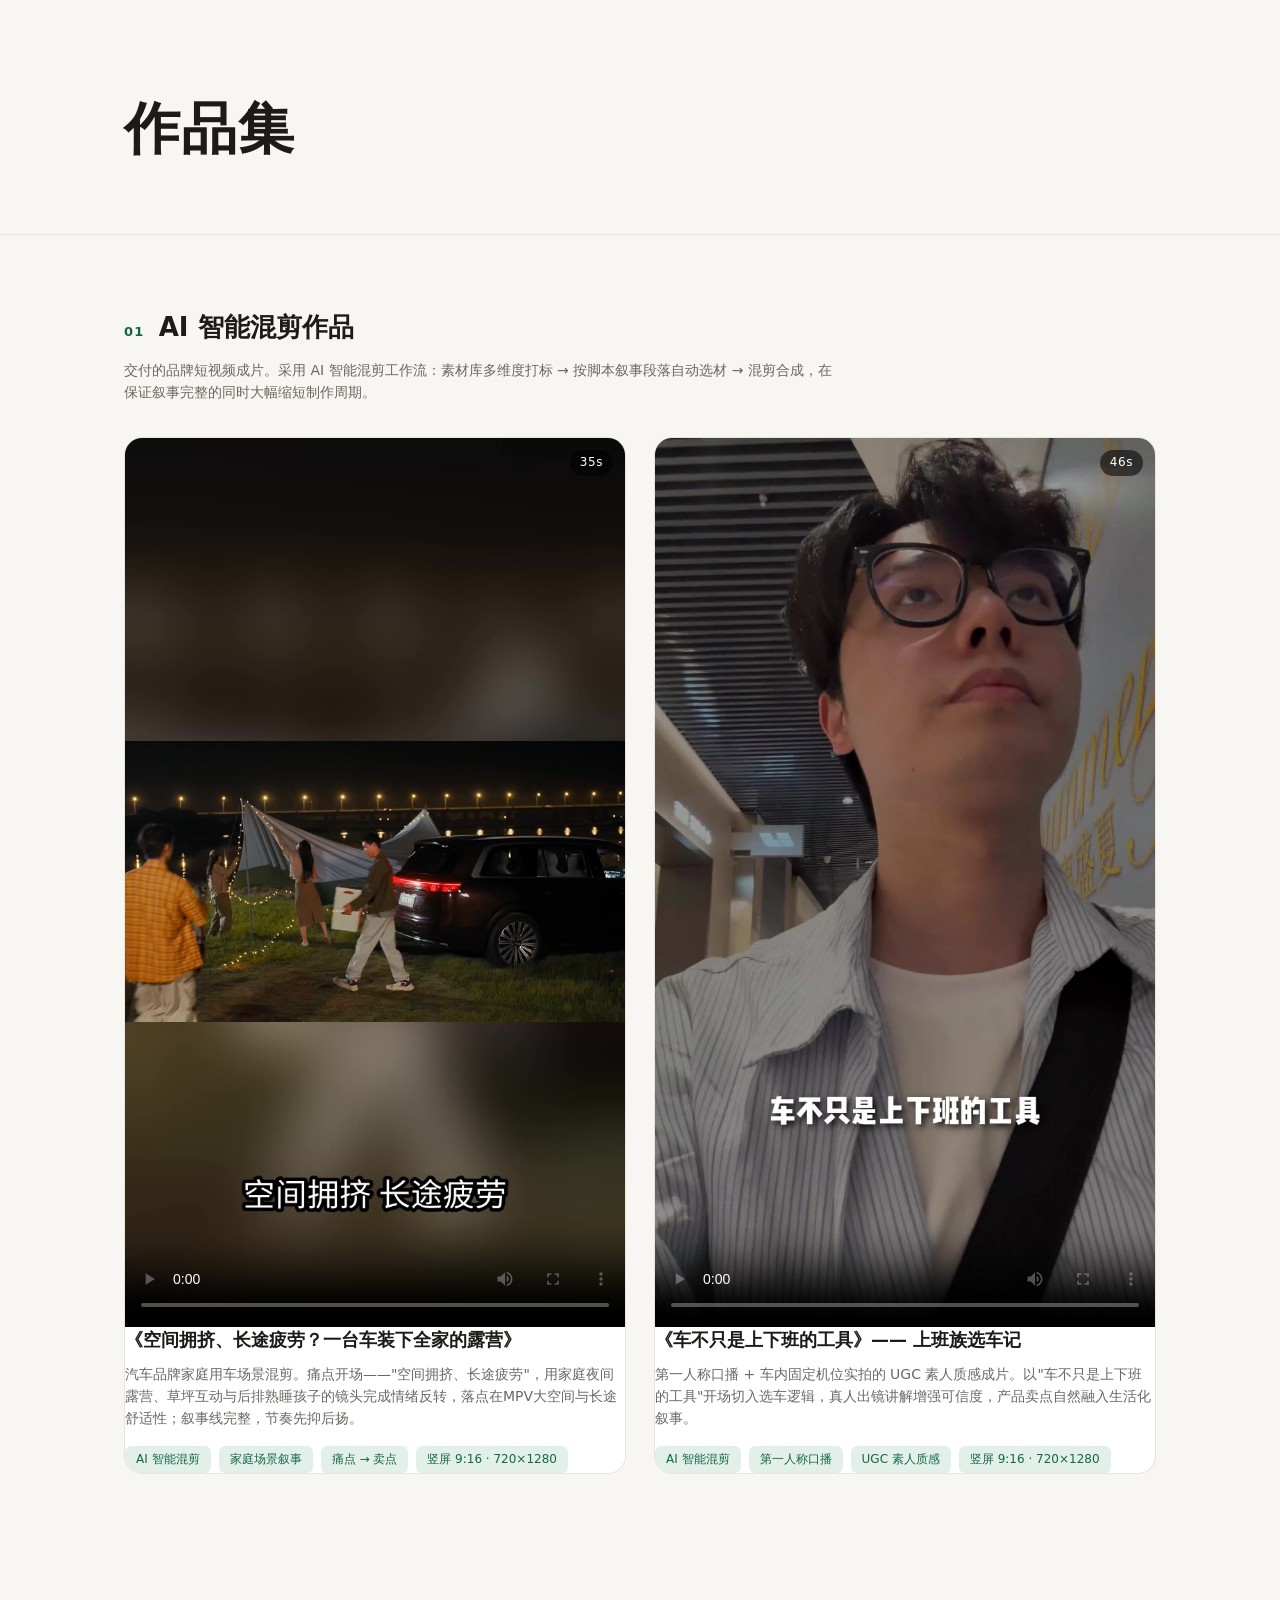
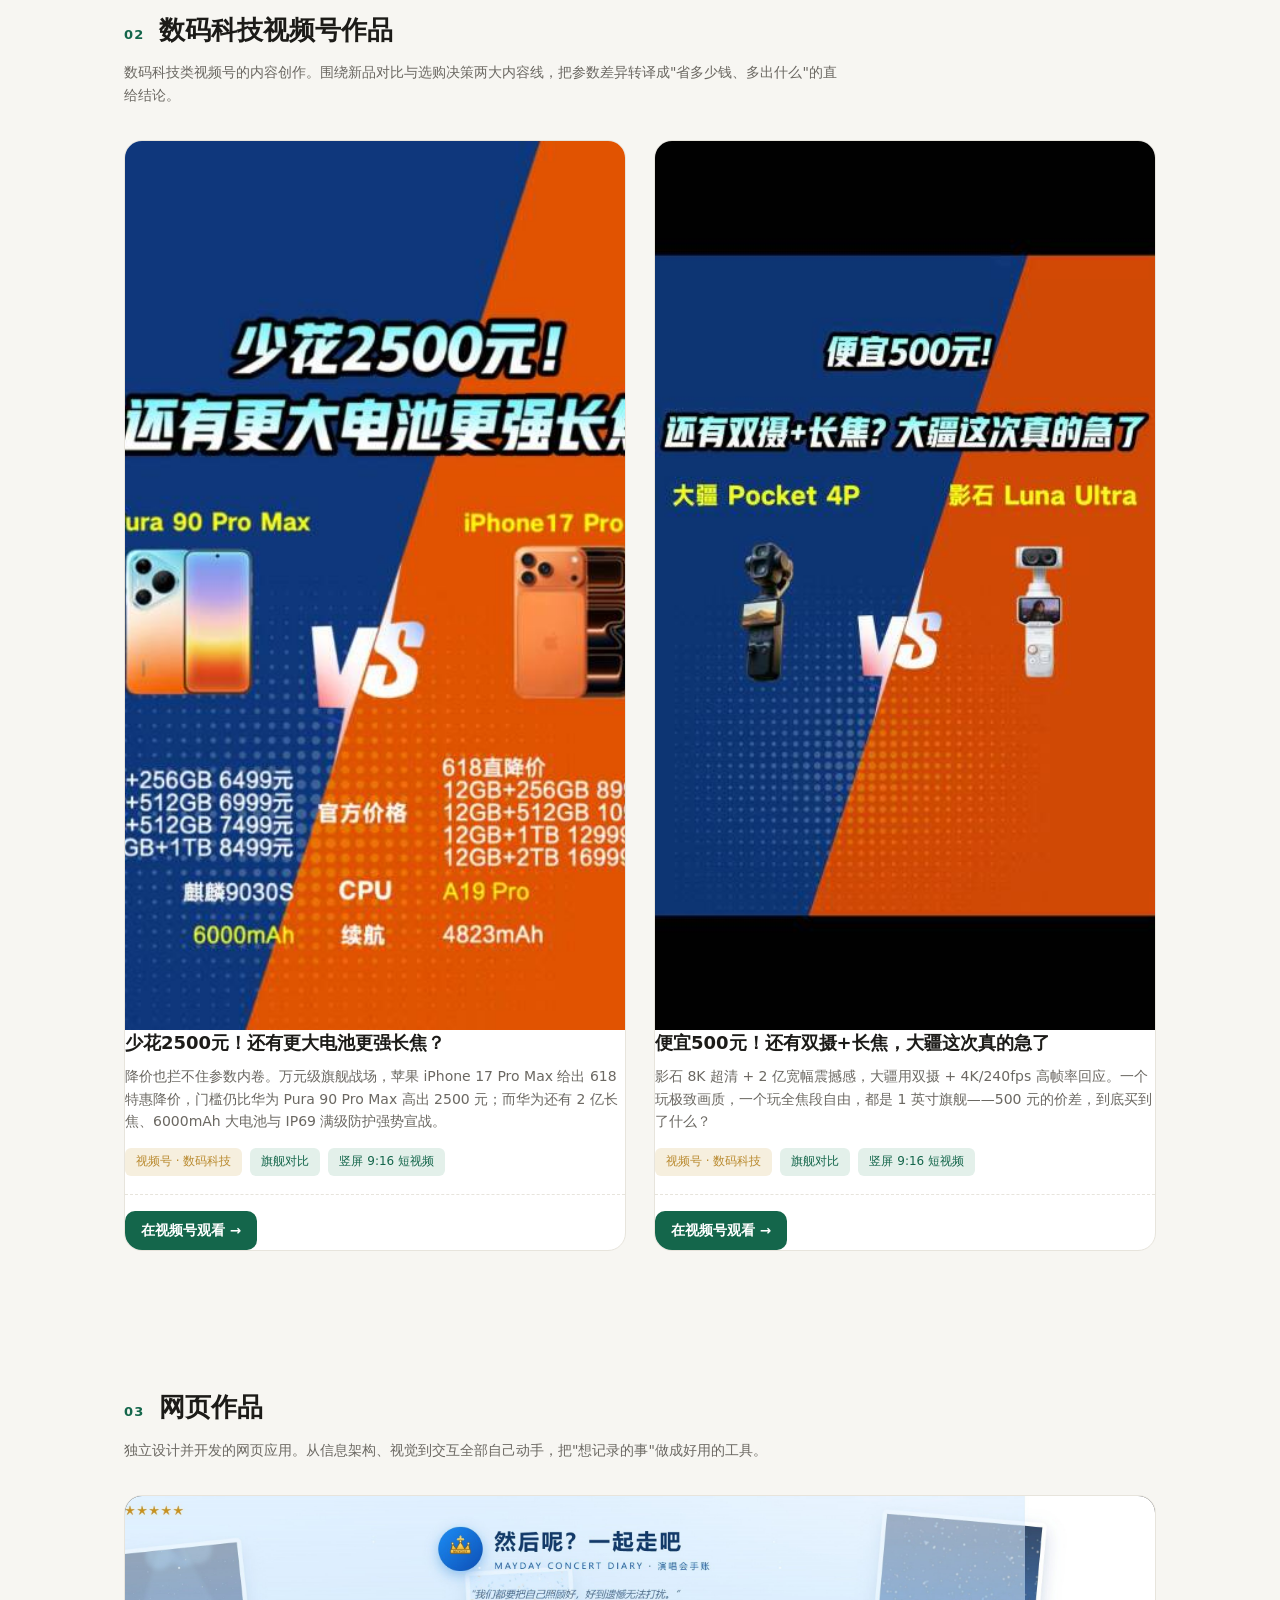
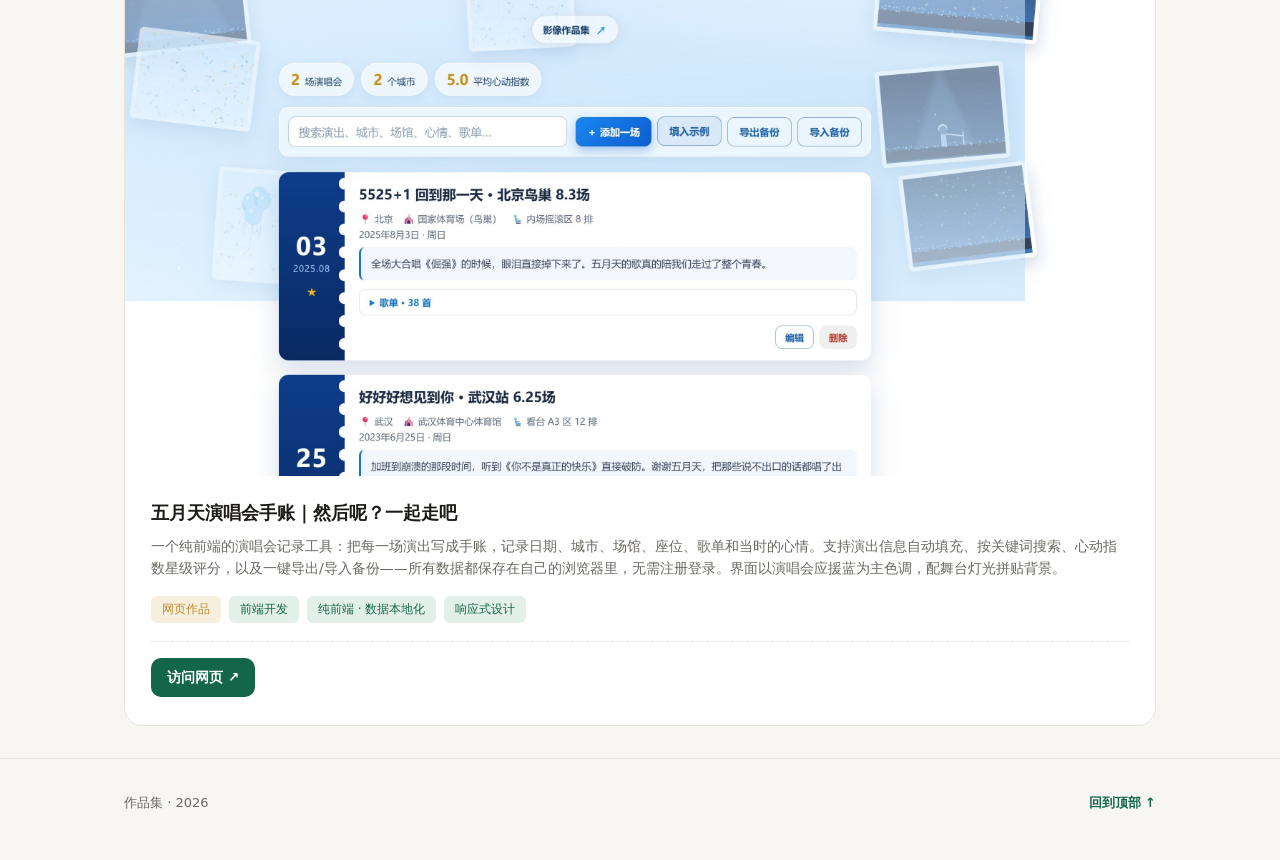
==== commit 5f6fe4c0: "Add portfolio site (AI 混剪/视频号/网页作品)" ====
--- a/portfolio/index.html
+++ b/portfolio/index.html
@@ -1,189 +1,281 @@
-<!doctype html>
+<!DOCTYPE html>
 <html lang="zh-CN">
 <head>
-  <meta charset="utf-8">
-  <meta name="viewport" content="width=device-width, initial-scale=1">
-  <meta http-equiv="Cache-Control" content="no-cache, no-store, must-revalidate">
-  <meta http-equiv="Pragma" content="no-cache">
-  <meta http-equiv="Expires" content="0">
-  <title>作品集</title>
-  <meta name="description" content="影像作品集：iPhone 与华为旗舰影像对比、DJI Pocket 4 上手体验、Pocket 4 与 Luna Ultra 对比，以及五月天演唱会手账网页。">
-  <meta name="keywords" content="影像作品集,手机影像,数码评测,iPhone 17 Pro Max,华为Pura 90 Pro Max,大疆Pocket 4,DJI Pocket 4,Luna Ultra,五月天演唱会手账">
-  <meta name="robots" content="index, follow, max-image-preview:large, max-snippet:-1, max-video-preview:-1">
-  <meta name="theme-color" content="#f0eadc">
-  <link rel="canonical" href="https://m13480273756-dotcom.github.io/mayday-concert-diary/portfolio/">
-  <link rel="icon" href="data:image/svg+xml,<svg xmlns='http://www.w3.org/2000/svg' viewBox='0 0 100 100'><rect width='100' height='100' rx='24' fill='%23151b19'/><circle cx='50' cy='50' r='24' fill='none' stroke='%23f0eadc' stroke-width='5'/><circle cx='50' cy='50' r='7' fill='%23ff5a36'/></svg>">
-  <link rel="stylesheet" href="style.css">
-  <meta property="og:type" content="website">
-  <meta property="og:locale" content="zh_CN">
-  <meta property="og:site_name" content="作品集">
-  <meta property="og:title" content="作品集">
-  <meta property="og:description" content="四件作品，连接产品体验与现场记忆：旗舰影像对比、Pocket 4 上手、云台相机对比与五月天演唱会手账。">
-  <meta property="og:url" content="https://m13480273756-dotcom.github.io/mayday-concert-diary/portfolio/">
-  <meta property="og:image" content="https://m13480273756-dotcom.github.io/mayday-concert-diary/assets/collage-stage.jpg">
-  <meta property="og:image:alt" content="舞台灯光与演唱会氛围">
-  <meta name="twitter:card" content="summary_large_image">
-  <meta name="twitter:title" content="作品集">
-  <meta name="twitter:description" content="手机影像、数码评测、演唱会现场与互动网页作品。">
-  <meta name="twitter:image" content="https://m13480273756-dotcom.github.io/mayday-concert-diary/assets/collage-stage.jpg">
-  <script type="application/ld+json">
-  {
-    "@context": "https://schema.org",
-    "@type": "CollectionPage",
-    "name": "作品集",
-    "description": "手机影像、数码评测、演唱会现场与互动网页作品集。",
-    "url": "https://m13480273756-dotcom.github.io/mayday-concert-diary/portfolio/",
-    "inLanguage": "zh-CN",
-    "dateModified": "2026-10-24",
-    "hasPart": [
-      {
-        "@type": "CreativeWork",
-        "name": "万元级旗舰影像对比",
-        "description": "iPhone 17 Pro Max 与华为 Pura 90 Pro Max 的旗舰参数与影像能力对比。",
-        "datePublished": "2026-05-19",
-        "url": "https://weixin.qq.com/sph/AqX2i7bVFv"
-      },
-      {
-        "@type": "CreativeWork",
-        "name": "DJI Pocket 4 生产力跃升",
-        "description": "从 Pocket 3 到 Pocket 4 的影像规格、存储与生产力升级。",
-        "datePublished": "2026-04-16",
-        "url": "https://weixin.qq.com/sph/AA5T9LrX53"
-      },
-      {
-        "@type": "CreativeWork",
-        "name": "Pocket 4 与 Luna Ultra 一英寸底之争",
-        "description": "两款一英寸云台相机的价格、画质与使用场景对比。",
-        "datePublished": "2026-06-12",
-        "url": "https://weixin.qq.com/sph/A2lSJa0fqz"
-      },
-      {
-        "@type": "WebApplication",
-        "name": "五月天演唱会手账",
-        "description": "免费在线演唱会手账，记录日期、城市、场馆、座位、歌单和心情。",
-        "applicationCategory": "LifestyleApplication",
-        "operatingSystem": "Web",
-        "url": "https://m13480273756-dotcom.github.io/mayday-concert-diary/"
-      }
-    ]
-  }
-  </script>
+<meta charset="UTF-8">
+<meta name="viewport" content="width=device-width, initial-scale=1.0">
+
+<title>作品集</title>
+<meta name="description" content="作品集：AI 智能混剪成片、数码科技类视频号内容作品，以及独立开发的网页应用。">
+<meta name="keywords" content="作品集,短视频剪辑,AI智能混剪,视频号运营,内容运营,竖屏短视频,数码科技,大疆,网页作品,前端开发">
+<meta name="robots" content="index,follow,max-image-preview:large,max-snippet:-1">
+<meta name="theme-color" content="#14664B">
+<link rel="canonical" href="https://m13480273756-dotcom.github.io/portfolio/">
+
+<!-- 社交分享卡片 -->
+<meta property="og:type" content="website">
+<meta property="og:locale" content="zh_CN">
+<meta property="og:site_name" content="作品集">
+<meta property="og:title" content="作品集">
+<meta property="og:description" content="AI 智能混剪成片 + 视频号品牌内容作品。">
+<meta property="og:url" content="https://m13480273756-dotcom.github.io/portfolio/">
+<meta property="og:image" content="https://m13480273756-dotcom.github.io/portfolio/assets/img/og-cover.jpg">
+<meta name="twitter:card" content="summary_large_image">
+
+<style>
+  :root{
+    --bg:#F7F6F2; --card:#FFFFFF; --ink:#1C1B18; --sub:#6B6862;
+    --line:#E7E4DC; --accent:#14664B; --accent-soft:#E3F0EA; --gold:#B98A2F;
+  }
+  *{margin:0;padding:0;box-sizing:border-box;}
+  html{scroll-behavior:smooth;}
+  body{
+    font-family:"PingFang SC","Microsoft YaHei","Segoe UI",system-ui,sans-serif;
+    background:var(--bg); color:var(--ink); line-height:1.6;
+  }
+  .wrap{max-width:1080px;margin:0 auto;padding:0 24px;}
+
+  header{padding:96px 0 72px;border-bottom:1px solid var(--line);}
+  h1{font-size:clamp(34px,5.4vw,56px);font-weight:700;letter-spacing:.02em;line-height:1.18;}
+
+  section{padding:72px 0 8px;}
+  .sec-head{display:flex;align-items:baseline;gap:14px;margin-bottom:10px;}
+  .sec-no{font-size:13px;font-weight:700;color:var(--accent);letter-spacing:.1em;}
+  h2{font-size:26px;font-weight:700;}
+  .sec-note{color:var(--sub);font-size:14px;margin-bottom:34px;max-width:720px;}
+  .sec-note .range{color:var(--gold);font-weight:600;}
+
+  .grid{display:grid;grid-template-columns:repeat(auto-fit,minmax(300px,1fr));gap:28px;padding-bottom:56px;}
+  .card{
+    background:var(--card);border:1px solid var(--line);border-radius:18px;overflow:hidden;
+    transition:transform .25s ease, box-shadow .25s ease;
+  }
+  .card:hover{transform:translateY(-4px);box-shadow:0 16px 40px rgba(28,27,24,.10);}
+  .media{position:relative;background:#101010;}
+  .media video,.media img.cover{
+    display:block;width:100%;aspect-ratio:9/16;object-fit:cover;
+  }
+  .dur{
+    position:absolute;top:12px;right:12px;font-size:12px;color:#fff;
+    background:rgba(0,0,0,.55);padding:3px 10px;border-radius:999px;letter-spacing:.05em;
+  }
+  .body h3{font-size:18px;font-weight:700;line-height:1.4;}
+  .body p{font-size:14px;color:var(--sub);margin-top:10px;}
+  .tags{display:flex;flex-wrap:wrap;gap:8px;margin-top:16px;}
+  .tag{
+    font-size:12px;color:var(--accent);background:var(--accent-soft);
+    padding:4px 11px;border-radius:6px;font-weight:500;
+  }
+  .tag.gold{color:var(--gold);background:#F6EFDE;}
+
+  /* 视频号跳转链接区 */
+  .links{
+    margin-top:18px;padding-top:16px;border-top:1px dashed var(--line);
+    display:flex;flex-wrap:wrap;gap:10px;align-items:center;
+  }
+  a.sph{
+    display:inline-flex;align-items:center;gap:7px;text-decoration:none;
+    font-size:13.5px;font-weight:600;color:#fff;background:var(--accent);
+    padding:9px 16px;border-radius:10px;transition:opacity .2s ease,transform .2s ease;
+  }
+  a.sph:hover{opacity:.88;transform:translateY(-1px);}
+
+  /* 网页作品（全宽横向卡片） */
+  .card-wide .media img.cover-wide{
+    display:block;width:100%;aspect-ratio:16/9;object-fit:cover;object-position:top center;
+  }
+  .card-wide .body{padding:24px 26px 28px;}
+
+  footer{border-top:1px solid var(--line);padding:34px 0 46px;margin-top:24px;}
+  footer .wrap{display:flex;flex-wrap:wrap;gap:12px;justify-content:space-between;align-items:center;}
+  footer p{font-size:13px;color:var(--sub);}
+  .top{font-size:13px;color:var(--accent);text-decoration:none;font-weight:600;}
+</style>
+
+<script type="application/ld+json">
+{
+  "@context": "https://schema.org",
+  "@type": "CollectionPage",
+  "name": "作品集",
+  "description": "AI 智能混剪成片、数码科技类视频号内容作品，以及独立开发的网页应用。",
+  "url": "https://m13480273756-dotcom.github.io/portfolio/",
+  "inLanguage": "zh-CN",
+  "hasPart": [
+    {
+      "@type": "VideoObject",
+      "name": "空间拥挤、长途疲劳？一台车装下全家的露营",
+      "description": "汽车品牌家庭用车场景混剪：痛点开场，家庭夜间露营与后排熟睡孩子镜头完成情绪反转，落点 MPV 大空间与长途舒适性。",
+      "thumbnailUrl": "https://m13480273756-dotcom.github.io/portfolio/assets/img/work-1.jpg",
+      "contentUrl": "https://m13480273756-dotcom.github.io/portfolio/assets/video/work-1.mp4",
+      "uploadDate": "2026-10-01",
+      "duration": "PT35S",
+      "genre": "AI 智能混剪"
+    },
+    {
+      "@type": "VideoObject",
+      "name": "车不只是上下班的工具 —— 上班族选车记",
+      "description": "第一人称口播 + 车内固定机位实拍的 UGC 素人质感成片，真人出镜讲解选车逻辑。",
+      "thumbnailUrl": "https://m13480273756-dotcom.github.io/portfolio/assets/img/work-2.jpg",
+      "contentUrl": "https://m13480273756-dotcom.github.io/portfolio/assets/video/work-2.mp4",
+      "uploadDate": "2026-10-01",
+      "duration": "PT46S",
+      "genre": "AI 智能混剪"
+    },
+    {
+      "@type": "CreativeWork",
+      "name": "少花2500元！还有更大电池更强长焦？",
+      "description": "万元级旗舰对比：苹果 iPhone 17 Pro Max 特惠降价后门槛仍比华为 Pura 90 Pro Max 高出 2500 元，华为以 2 亿长焦、6000mAh 大电池与 IP69 满级防护宣战。",
+      "thumbnailUrl": "https://m13480273756-dotcom.github.io/portfolio/assets/img/sph-1.jpg",
+      "genre": "数码评测",
+      "url": "https://weixin.qq.com/sph/AiiUe44mop"
+    },
+    {
+      "@type": "CreativeWork",
+      "name": "便宜500元！还有双摄+长焦，大疆这次真的急了",
+      "description": "影石 8K 超清 + 2 亿宽幅对阵大疆双摄 + 4K/240fps，同为 1 英寸旗舰，拆解 500 元价差买到什么。",
+      "thumbnailUrl": "https://m13480273756-dotcom.github.io/portfolio/assets/img/sph-2.jpg",
+      "genre": "数码评测",
+      "url": "https://weixin.qq.com/sph/AfVs4daK2C"
+    },
+    {
+      "@type": "WebSite",
+      "name": "五月天演唱会手账｜然后呢？一起走吧",
+      "description": "免费在线演唱会手账：记录五月天等演出的日期、城市、场馆、座位、歌单和当时的心情。支持演出信息自动填充、搜索、心动指数评分、一键导出/导入备份，数据保存在本地浏览器。",
+      "url": "https://m13480273756-dotcom.github.io/mayday-concert-diary/",
+      "thumbnailUrl": "https://m13480273756-dotcom.github.io/portfolio/assets/img/web-mayday.jpg",
+      "inLanguage": "zh-CN",
+      "genre": "网页作品"
+    }
+  ]
+}
+</script>
 </head>
-<body>
-  <a class="skip-link" href="#works">跳转到作品</a>
-  <div class="noise" aria-hidden="true"></div>
-
-  <header class="site-header">
-    <a class="brand" href="./" aria-label="作品集首页">
-      <span class="brand-mark" aria-hidden="true"></span>
-      <span>作品集</span>
-    </a>
-    <nav aria-label="主导航">
-      <a href="#works">作品</a>
-      <a class="nav-project" href="../">五月天手账 ↗</a>
-    </nav>
-  </header>
-
-  <main>
-    <div class="collection-head">
-      <div>
-        <span class="eyebrow">SELECTED WORKS · 2026</span>
-        <h1>作品集</h1>
+<body id="top">
+
+<header>
+  <div class="wrap">
+    <h1>作品集</h1>
+  </div>
+</header>
+
+<section>
+  <div class="wrap">
+    <div class="sec-head"><span class="sec-no">01</span><h2>AI 智能混剪作品</h2></div>
+    <p class="sec-note">交付的品牌短视频成片。采用 AI 智能混剪工作流：素材库多维度打标 → 按脚本叙事段落自动选材 → 混剪合成，在保证叙事完整的同时大幅缩短制作周期。</p>
+    <div class="grid">
+
+      <article class="card">
+        <div class="media">
+          <video controls preload="metadata" poster="assets/img/work-1.jpg" playsinline
+                 src="assets/video/work-1.mp4"></video>
+          <span class="dur">35s</span>
+        </div>
+        <div class="body">
+          <h3>《空间拥挤、长途疲劳？一台车装下全家的露营》</h3>
+          <p>汽车品牌家庭用车场景混剪。痛点开场——"空间拥挤、长途疲劳"，用家庭夜间露营、草坪互动与后排熟睡孩子的镜头完成情绪反转，落点在MPV大空间与长途舒适性；叙事线完整，节奏先抑后扬。</p>
+          <div class="tags">
+            <span class="tag">AI 智能混剪</span><span class="tag">家庭场景叙事</span>
+            <span class="tag">痛点 → 卖点</span><span class="tag">竖屏 9:16 · 720×1280</span>
+          </div>
+        </div>
+      </article>
+
+      <article class="card">
+        <div class="media">
+          <video controls preload="metadata" poster="assets/img/work-2.jpg" playsinline
+                 src="assets/video/work-2.mp4"></video>
+          <span class="dur">46s</span>
+        </div>
+        <div class="body">
+          <h3>《车不只是上下班的工具》—— 上班族选车记</h3>
+          <p>第一人称口播 + 车内固定机位实拍的 UGC 素人质感成片。以"车不只是上下班的工具"开场切入选车逻辑，真人出镜讲解增强可信度，产品卖点自然融入生活化叙事。</p>
+          <div class="tags">
+            <span class="tag">AI 智能混剪</span><span class="tag">第一人称口播</span>
+            <span class="tag">UGC 素人质感</span><span class="tag">竖屏 9:16 · 720×1280</span>
+          </div>
+        </div>
+      </article>
+
+    </div>
+  </div>
+</section>
+
+<section>
+  <div class="wrap">
+    <div class="sec-head"><span class="sec-no">02</span><h2>数码科技视频号作品</h2></div>
+    <p class="sec-note">数码科技类视频号的内容创作。围绕新品对比与选购决策两大内容线，把参数差异转译成"省多少钱、多出什么"的直给结论。</p>
+    <div class="grid">
+
+      <article class="card">
+        <div class="media">
+          <img class="cover" src="assets/img/sph-1.jpg" alt="视频号作品封面：少花2500元！还有更大电池更强长焦？">
+        </div>
+        <div class="body">
+          <h3>少花2500元！还有更大电池更强长焦？</h3>
+          <p>降价也拦不住参数内卷。万元级旗舰战场，苹果 iPhone 17 Pro Max 给出 618 特惠降价，门槛仍比华为 Pura 90 Pro Max 高出 2500 元；而华为还有 2 亿长焦、6000mAh 大电池与 IP69 满级防护强势宣战。</p>
+          <div class="tags">
+            <span class="tag gold">视频号 · 数码科技</span><span class="tag">旗舰对比</span>
+            <span class="tag">竖屏 9:16 短视频</span>
+          </div>
+          <div class="links">
+            <a class="sph" href="https://weixin.qq.com/sph/AiiUe44mop" target="_blank" rel="noopener">
+              在视频号观看 →</a>
+          </div>
+        </div>
+      </article>
+
+      <article class="card">
+        <div class="media">
+          <img class="cover" src="assets/img/sph-2.jpg" alt="视频号作品封面：便宜500元！还有双摄+长焦，大疆这次真的急了">
+        </div>
+        <div class="body">
+          <h3>便宜500元！还有双摄+长焦，大疆这次真的急了</h3>
+          <p>影石 8K 超清 + 2 亿宽幅震撼感，大疆用双摄 + 4K/240fps 高帧率回应。一个玩极致画质，一个玩全焦段自由，都是 1 英寸旗舰——500 元的价差，到底买到了什么？</p>
+          <div class="tags">
+            <span class="tag gold">视频号 · 数码科技</span><span class="tag">旗舰对比</span>
+            <span class="tag">竖屏 9:16 短视频</span>
+          </div>
+          <div class="links">
+            <a class="sph" href="https://weixin.qq.com/sph/AfVs4daK2C" target="_blank" rel="noopener">
+              在视频号观看 →</a>
+          </div>
+        </div>
+      </article>
+
+    </div>
+  </div>
+</section>
+
+<section>
+  <div class="wrap">
+    <div class="sec-head"><span class="sec-no">03</span><h2>网页作品</h2></div>
+    <p class="sec-note">独立设计并开发的网页应用。从信息架构、视觉到交互全部自己动手，把"想记录的事"做成好用的工具。</p>
+
+    <article class="card card-wide">
+      <div class="media">
+        <img class="cover-wide" src="assets/img/web-mayday.jpg" alt="五月天演唱会手账网页截图：首页含统计、搜索与演唱会记录卡片">
       </div>
-      <span class="work-count">04 WORKS</span>
-    </div>
-
-    <section class="toolbar" aria-label="筛选作品">
-      <label class="search">
-        <span class="sr-only">搜索作品</span>
-        <input id="work-search" type="search" placeholder="搜索作品、设备或场景" autocomplete="off">
-        <span aria-hidden="true">⌕</span>
-      </label>
-    </section>
-
-    <section id="works" class="works" aria-label="作品列表">
-      <article class="work reveal" data-search="五月天 演唱会 手账 网页 工具 歌单 互动">
-        <a class="media" href="../" aria-label="打开五月天演唱会手账">
-          <img src="assets/mayday-diary.svg" alt="五月天演唱会手账网页，展示两场演唱会记录与统计" loading="lazy" width="1265" height="712">
-          <span class="media-index">01</span>
-          <span class="media-action">在线体验 <b>↗</b></span>
-        </a>
-        <div class="content">
-          <div class="meta"><span>互动网页</span><span>Web App</span></div>
-          <h2>五月天演唱会手账</h2>
-          <div class="caption long-copy">
-            <p>「五月天演唱会手账」是一个免费在线工具。你可以记下看过的每一场演出：日期、城市、场馆、座位、歌单，还有散场后仍留在心里的那一刻。输入演出名称时，手账会自动补充内置场次的日期、城市、场馆和歌单。</p>
-            <p>所有记录只保存在你自己的浏览器里，不需要注册账号。你可以随时搜索旧记录、导出 JSON 备份，或换一台设备后重新导入。</p>
-          </div>
-          <div class="footer-row">
-            <span class="credit">在线体验</span>
-            <a class="text-link" href="../">打开手账 ↗</a>
-          </div>
-        </div>
-      </article>
-
-      <article class="work reveal" data-search="iPhone 17 Pro Max 华为 Pura 90 Pro Max 旗舰 手机 影像 长焦 电池">
-        <a class="media" href="https://weixin.qq.com/sph/AqX2i7bVFv" target="_blank" rel="noopener noreferrer" aria-label="在微信视频号观看万元级旗舰影像对比">
-          <img src="assets/flagship-showdown.svg" alt="万元级旗舰影像对比微信视频号封面" loading="lazy" width="540" height="720">
-          <span class="media-index">02</span>
-          <span class="media-action">去视频号观看 <b>↗</b></span>
-        </a>
-        <div class="content">
-          <div class="meta"><span>数码影像</span><time datetime="2026-05-19">2026.05.19</time></div>
-          <h2>万元级旗舰对决：贵 2500 元，值不值？</h2>
-          <blockquote class="caption">降价也拦不住参数内卷？在万元级旗舰战场，苹果iPhone 17 Pro Max即便给出618特惠降价，门槛仍比华为Pura 90 Pro Max高出2500元。而华为还有超越感官的2亿长焦、6000毫安时大电池与IP69满级防护强势宣战。#苹果 #iPhone17PM #华为 #Pura90PM #摄影旗舰 #旗舰手机</blockquote>
-          <div class="footer-row">
-            <span class="credit">视频号来源 · 广州</span>
-            <a class="text-link" href="https://weixin.qq.com/sph/AqX2i7bVFv" target="_blank" rel="noopener noreferrer">微信观看 ↗</a>
-          </div>
-        </div>
-      </article>
-
-      <article class="work reveal" data-search="大疆 DJI Pocket 4 Pocket 3 生产力 4K 240fps D-log 云台 相机">
-        <a class="media" href="https://weixin.qq.com/sph/AA5T9LrX53" target="_blank" rel="noopener noreferrer" aria-label="在微信视频号观看 Pocket 4 上手体验">
-          <img src="assets/pocket4-upgrade.svg" alt="DJI Pocket 4 生产力升级微信视频号封面" loading="lazy" width="540" height="720">
-          <span class="media-index">03</span>
-          <span class="media-action">去视频号观看 <b>↗</b></span>
-        </a>
-        <div class="content">
-          <div class="meta"><span>数码影像</span><time datetime="2026-04-16">2026.04.16</time></div>
-          <h2>Pocket 4：只贵 200 元，生产力跃升多少？</h2>
-          <blockquote class="caption">仅200元差价，Pocket 4完成生产力跃升，3700万像素、4K/240fps、10bit D-log拔高视频上限，107G内置存储连存储卡都省了！面对高性价比换代，专业创作者是果断升级，还是压榨3代残值？#大疆 #Pocket4 #Pocket3 #手持云台相机 #专业摄影</blockquote>
-          <div class="footer-row">
-            <span class="credit">视频号来源 · 广州</span>
-            <a class="text-link" href="https://weixin.qq.com/sph/AA5T9LrX53" target="_blank" rel="noopener noreferrer">微信观看 ↗</a>
-          </div>
-        </div>
-      </article>
-
-      <article class="work reveal" data-search="Pocket 4 影石 Luna Ultra 一英寸 8K 徕卡 云台 相机 对比">
-        <a class="media" href="https://weixin.qq.com/sph/A2lSJa0fqz" target="_blank" rel="noopener noreferrer" aria-label="在微信视频号观看 Pocket 4 与 Luna Ultra 对比">
-          <img src="assets/one-inch-battle.svg" alt="Pocket 4 与 Luna Ultra 一英寸底对比微信视频号封面" loading="lazy" width="405" height="720">
-          <span class="media-index">04</span>
-          <span class="media-action">去视频号观看 <b>↗</b></span>
-        </a>
-        <div class="content">
-          <div class="meta"><span>数码影像</span><time datetime="2026-06-12">2026.06.12</time></div>
-          <h2>一英寸底之争：Pocket 4 还是 Luna Ultra？</h2>
-          <blockquote class="caption">都是1英寸底，Pocket 4卖2999，Luna Ultra敢卖4705——8K双徕卡真能值回票价？口袋轻便党看完沉默了，你钱包扛得住吗？#大疆 #影石 #云台摄影机 #Pocket4 #LunaUltra #Pocket云台</blockquote>
-          <div class="footer-row">
-            <span class="credit">视频号来源 · 广州</span>
-            <a class="text-link" href="https://weixin.qq.com/sph/A2lSJa0fqz" target="_blank" rel="noopener noreferrer">微信观看 ↗</a>
-          </div>
-        </div>
-      </article>
-    </section>
-
-    <p id="empty-results" class="empty-results" hidden>没有匹配的作品，换个关键词试试。</p>
-
-  </main>
-
-  <footer class="site-footer">
-    <p>作品集</p>
-    <p>© <span id="year">2026</span> · Built for stories worth keeping.</p>
-    <a href="https://github.com/m13480273756-dotcom" target="_blank" rel="noopener noreferrer">GitHub ↗</a>
-  </footer>
-
-  <script src="app.js"></script>
+      <div class="body">
+        <h3>五月天演唱会手账｜然后呢？一起走吧</h3>
+        <p>一个纯前端的演唱会记录工具：把每一场演出写成手账，记录日期、城市、场馆、座位、歌单和当时的心情。支持演出信息自动填充、按关键词搜索、心动指数星级评分，以及一键导出/导入备份——所有数据都保存在自己的浏览器里，无需注册登录。界面以演唱会应援蓝为主色调，配舞台灯光拼贴背景。</p>
+        <div class="tags">
+          <span class="tag gold">网页作品</span><span class="tag">前端开发</span>
+          <span class="tag">纯前端 · 数据本地化</span><span class="tag">响应式设计</span>
+        </div>
+        <div class="links">
+          <a class="sph" href="https://m13480273756-dotcom.github.io/mayday-concert-diary/" target="_blank" rel="noopener">
+            访问网页 ↗</a>
+        </div>
+      </div>
+    </article>
+  </div>
+</section>
+
+<footer>
+  <div class="wrap">
+    <p>作品集 · 2026</p>
+    <a class="top" href="#top">回到顶部 ↑</a>
+  </div>
+</footer>
+
 </body>
 </html>
